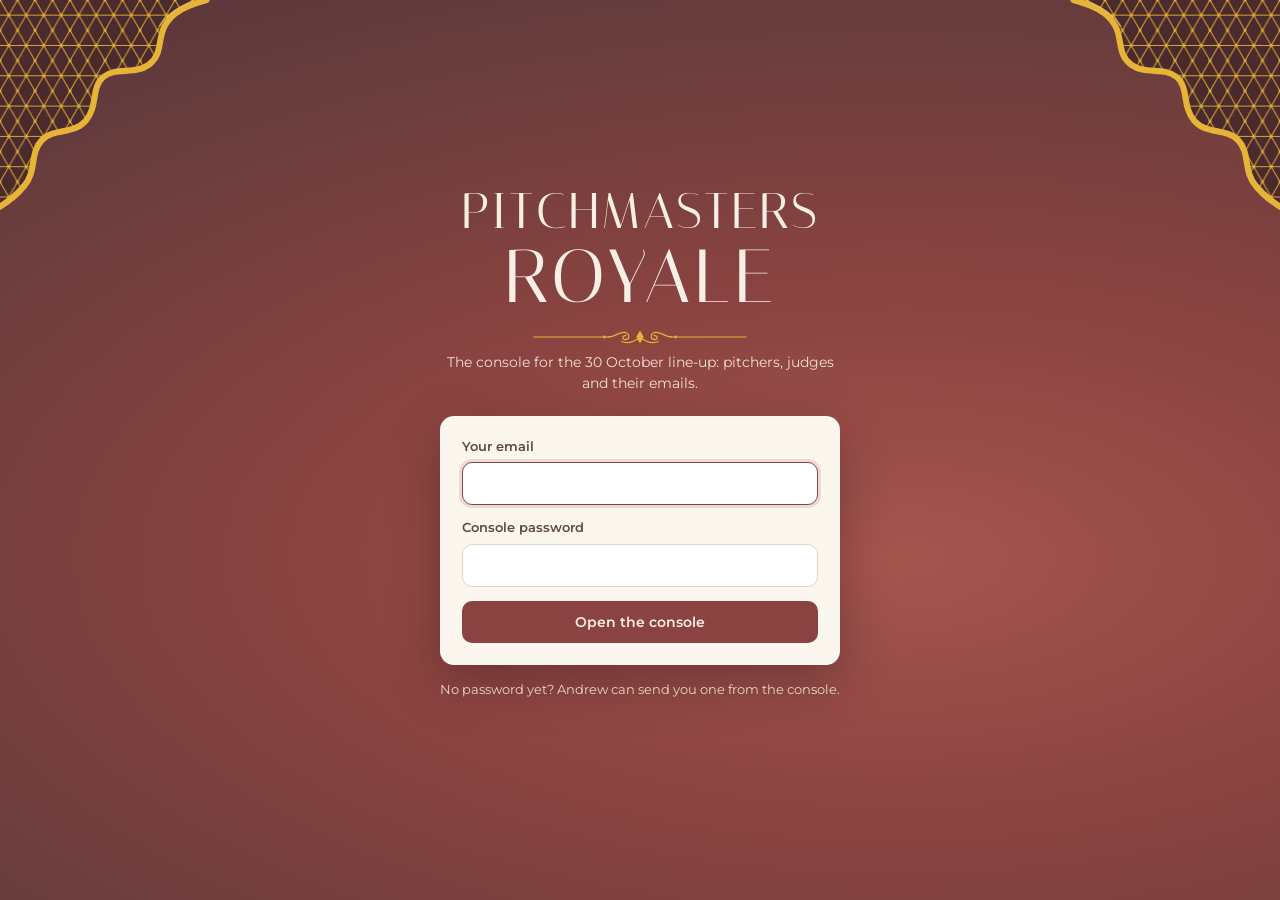
==== admin/index.html @ 41f55804 "Pitchmasters Royale hub, admin console, backend v2 and emails Co-Authored-By: Claude Opus 5.5 <norep" ====
<!DOCTYPE html>
<html lang="en-GB">
<head>
<meta charset="utf-8">
<meta name="viewport" content="width=device-width, initial-scale=1">
<meta name="robots" content="noindex, nofollow">
<title>Pitchmasters Royale · Console</title>
<link rel="preconnect" href="https://fonts.googleapis.com">
<link rel="preconnect" href="https://fonts.gstatic.com" crossorigin>
<link href="https://fonts.googleapis.com/css2?family=Italiana&family=Montserrat:ital,wght@0,400;0,500;0,600;0,700;1,400&display=swap" rel="stylesheet">
<link rel="stylesheet" href="../assets/royale/tokens.css">
<style>
/* ============================================================
   PITCHMASTERS ROYALE · ADMIN CONSOLE
   Single file. Talks to the Apps Script admin_ API (backend/src/20_admin.gs).
   Sections: base · gate · shell · overview · people · drawer · add · emails · messages · dialogs · responsive
   ============================================================ */
*{box-sizing:border-box}
html,body{margin:0}
body{font-family:var(--pm-text);font-size:14px;line-height:1.5;color:var(--pm-ink);background:var(--pm-paper-2);-webkit-font-smoothing:antialiased}
[hidden]{display:none !important}
button,input,select,textarea{font:inherit;color:inherit}
a{color:var(--pm-red);font-weight:600}
a:hover{color:var(--pm-wine)}
:focus-visible{outline:2px solid var(--pm-gold);outline-offset:2px;border-radius:4px}
.sr{position:absolute;width:1px;height:1px;overflow:hidden;clip:rect(0 0 0 0);white-space:nowrap}
.muted{color:var(--pm-ink-2)}
.small{font-size:12.5px}

/* buttons */
.btn{display:inline-flex;align-items:center;justify-content:center;gap:8px;border:none;cursor:pointer;border-radius:var(--pm-r-md);padding:10px 16px;font-weight:600;font-size:13.5px;line-height:1.2;text-decoration:none;white-space:nowrap}
.btn--red{background:var(--pm-red);color:var(--pm-cream)}
.btn--red:hover{background:var(--pm-wine);color:var(--pm-cream)}
.btn--gold{background:var(--pm-gold);color:var(--pm-ink)}
.btn--gold:hover{background:var(--pm-gold-soft)}
.btn--line{background:transparent;color:var(--pm-ink);box-shadow:inset 0 0 0 1.5px var(--pm-line)}
.btn--line:hover{box-shadow:inset 0 0 0 1.5px var(--pm-ink-2);color:var(--pm-ink)}
.btn--quiet{background:transparent;color:var(--pm-red);padding:6px 8px}
.btn--quiet:hover{background:var(--pm-paper-2)}
.btn--sm{padding:7px 12px;font-size:12.5px}
.btn[disabled]{opacity:.55;cursor:not-allowed}

/* fields */
.field{display:flex;flex-direction:column;gap:6px;min-width:0}
.field label,.lbl{font-size:12.5px;font-weight:600;color:var(--pm-ink-2)}
.inp{width:100%;border:1.5px solid var(--pm-line);border-radius:var(--pm-r-md);padding:10px 12px;font-size:14px;background:#fff;color:var(--pm-ink)}
.inp:focus{border-color:var(--pm-red);outline:none;box-shadow:0 0 0 3px rgba(138,67,64,.15)}
textarea.inp{resize:vertical;min-height:120px;line-height:1.5}
.grid2{display:grid;grid-template-columns:1fr 1fr;gap:14px}
.grid2.solo{grid-template-columns:1fr}

/* ---------------- GATE ---------------- */
#gate{position:fixed;inset:0;z-index:100;background:var(--pm-gradient);display:flex;align-items:center;justify-content:center;padding:24px;overflow:auto}
.corner{position:absolute;width:clamp(120px,18vw,210px);pointer-events:none}
.corner--tl{top:0;left:0}
.corner--tr{top:0;right:0;transform:scaleX(-1)}
.gate-in{position:relative;width:min(400px,100%);text-align:center;color:var(--pm-cream)}
.gate-mark{font-family:var(--pm-display);font-weight:400;font-size:clamp(34px,7vw,50px);line-height:1;letter-spacing:2px;margin:0}
.gate-mark span{display:block;font-size:1.5em;letter-spacing:4px;margin-top:2px}
.gate-flourish{width:220px;max-width:70%;margin:14px auto 6px;display:block}
.gate-sub{font-size:14px;opacity:.92;margin:0 0 22px}
.gate-card{background:var(--pm-paper);color:var(--pm-ink);border-radius:var(--pm-r-lg);padding:22px;text-align:left;box-shadow:var(--pm-shadow);display:flex;flex-direction:column;gap:14px}
.gate-err{background:var(--pm-err-bg);border:1px solid var(--pm-err-line);color:var(--pm-err);border-radius:var(--pm-r-md);padding:10px 12px;font-size:13px;font-weight:600}
.gate-foot{font-size:12.5px;opacity:.85;margin-top:16px}

/* ---------------- SHELL ---------------- */
.adm{display:grid;grid-template-columns:236px 1fr;min-height:100vh}
.side{position:sticky;top:0;height:100vh;background:var(--pm-night);color:var(--pm-cream);display:flex;flex-direction:column;padding:18px 12px 14px;border-right:1px solid rgba(230,181,55,.35);overflow:hidden}
.side .corner{width:96px;opacity:.55}
.brand{position:relative;padding:44px 10px 16px;border-bottom:1px solid rgba(230,181,55,.28);margin-bottom:10px}
.brand .bm{font-family:var(--pm-display);font-size:22px;line-height:1;letter-spacing:1.5px}
.brand .bs{font-size:12px;color:var(--pm-gold);margin-top:6px;font-weight:500}
.navi{display:flex;flex-direction:column;gap:2px}
.navi button{display:flex;align-items:center;gap:10px;width:100%;text-align:left;background:none;border:none;cursor:pointer;color:rgba(247,239,227,.78);font-size:14px;font-weight:500;padding:10px 12px;border-radius:8px}
.navi button:hover{background:rgba(247,239,227,.08);color:var(--pm-cream)}
.navi button.on{background:var(--pm-gold);color:var(--pm-ink);font-weight:600}
.navi .badge{margin-left:auto;background:var(--pm-red);color:var(--pm-cream);font-size:11px;font-weight:700;border-radius:999px;padding:1px 8px}
.navi button.on .badge{background:var(--pm-night);color:var(--pm-gold)}
.side-user{margin-top:auto;border-top:1px solid rgba(230,181,55,.28);padding:12px 10px 0;display:flex;align-items:center;gap:10px}
.av{width:34px;height:34px;flex:none;border-radius:50%;background:var(--pm-gold);color:var(--pm-ink);display:flex;align-items:center;justify-content:center;font-weight:700;font-size:13px}
.side-user .who{flex:1;min-width:0}
.side-user .nm{font-size:13px;font-weight:600;line-height:1.25;overflow:hidden;text-overflow:ellipsis;white-space:nowrap}
.side-user .rl{font-size:11.5px;color:rgba(247,239,227,.7);display:flex;gap:10px;align-items:center}
.side-user button{white-space:nowrap;background:none;border:none;color:var(--pm-gold);font-size:11.5px;font-weight:600;padding:0;cursor:pointer;text-decoration:underline;text-underline-offset:2px}
.side-user button:hover{color:var(--pm-gold-soft)}

.main{min-width:0}
.topbar{position:sticky;top:0;z-index:5;background:rgba(243,232,218,.94);backdrop-filter:blur(6px);border-bottom:1px solid var(--pm-line);display:flex;align-items:center;gap:14px;padding:16px 30px;flex-wrap:wrap}
.topbar h1{font-family:var(--pm-display);font-weight:400;font-size:32px;line-height:1;margin:0;letter-spacing:.5px}
.topbar .right{margin-left:auto;display:flex;align-items:center;gap:10px;flex-wrap:wrap}
.evpill{font-size:12.5px;font-weight:600;color:var(--pm-wine);background:var(--pm-paper);border:1px solid var(--pm-line);border-radius:999px;padding:6px 12px}
.demo-flag{font-size:12px;font-weight:700;color:var(--pm-ink);background:var(--pm-gold);border-radius:999px;padding:5px 11px}
.view{padding:26px 30px 70px;max-width:1200px}
.card{background:var(--pm-paper);border:1px solid var(--pm-line);border-radius:var(--pm-r-lg)}
.card-h{display:flex;align-items:center;gap:12px;padding:16px 20px;border-bottom:1px solid var(--pm-line);flex-wrap:wrap}
.card-h h2{font-size:15px;font-weight:700;margin:0}
.card-h .right{margin-left:auto;display:flex;gap:8px;flex-wrap:wrap}
.card-b{padding:18px 20px}
.stack{display:flex;flex-direction:column;gap:16px}
.note{font-size:13px;color:var(--pm-ink-2);margin:0}
.empty{padding:34px 20px;text-align:center;color:var(--pm-ink-2)}
.empty b{display:block;color:var(--pm-ink);font-size:15px;margin-bottom:4px}

/* state chips: each state has its own lightness, plus a text label */
.chip{display:inline-flex;align-items:center;gap:6px;font-size:12px;font-weight:600;border-radius:999px;padding:3px 10px;white-space:nowrap;line-height:1.5}
.st-new{background:transparent;color:var(--pm-ink-2);box-shadow:inset 0 0 0 1.5px #CDBBA8}
.st-invited{background:#F8EED2;color:#6B4E0E}
.st-started{background:#EBCBC4;color:#6E2F2D}
.st-complete{background:#A9D3BA;color:#163F2B}
.st-locked{background:var(--pm-ok);color:#fff}
.st-withdrawn{background:#5C4A46;color:#F3E8DA}
.role{font-size:11.5px;font-weight:600;color:var(--pm-wine);background:#F1E1DC;border-radius:6px;padding:2px 8px}
.role.judge{color:#5B4510;background:#F4E6BE}

/* ---------------- OVERVIEW ---------------- */
.ov-grid{display:grid;grid-template-columns:1fr 1fr;gap:16px;align-items:start}
.ov-role .big{display:flex;align-items:baseline;gap:10px;margin-bottom:12px}
.ov-role .big b{font-weight:600;font-size:38px;line-height:1;color:var(--pm-wine)}
.ov-role .big span{color:var(--pm-ink-2);font-size:13.5px}
.sbar{display:flex;height:14px;border-radius:999px;overflow:hidden;background:#E9DCCB;margin:4px 0 14px}
.sbar i{display:block;height:100%}
.legend{display:grid;grid-template-columns:repeat(3,1fr);gap:8px 12px}
.legend button{display:flex;align-items:center;gap:8px;background:none;border:none;padding:4px 0;cursor:pointer;text-align:left;font-size:13px}
.legend button:hover .lname{text-decoration:underline}
.legend .n{margin-left:auto;font-weight:700}
.sw{width:12px;height:12px;border-radius:3px;flex:none}
.deadline{display:flex;gap:18px;align-items:center;flex-wrap:wrap}
.deadline .days{font-family:var(--pm-display);font-size:36px;line-height:1.05;color:var(--pm-red)}
.deadline .days b{font-family:var(--pm-text);font-weight:600;font-size:.95em}
.dbar{flex:1;min-width:200px}
.dbar .track{height:10px;border-radius:999px;background:#E9DCCB;overflow:hidden}
.dbar .track i{display:block;height:100%;background:linear-gradient(90deg,var(--pm-red),var(--pm-gold))}
.dbar .lab{display:flex;justify-content:space-between;font-size:12px;color:var(--pm-ink-2);margin-top:6px}
.kv{display:flex;flex-direction:column;gap:10px}
.kv .r{display:flex;align-items:center;gap:10px;justify-content:space-between;flex-wrap:wrap}
.access-row{display:flex;align-items:center;gap:12px;padding:12px 0;border-top:1px solid var(--pm-line)}
.access-row:first-child{border-top:none;padding-top:0}
.access-row .grow{flex:1;min-width:0}
.access-row .t{font-weight:600}

/* ---------------- PEOPLE ---------------- */
.filters{display:flex;gap:10px;flex-wrap:wrap;align-items:center;padding:14px 20px;border-bottom:1px solid var(--pm-line)}
.filters .inp{width:auto;padding:8px 11px;font-size:13.5px}
.filters input.inp{flex:1;min-width:180px}
.seg{display:inline-flex;background:var(--pm-paper-2);border-radius:var(--pm-r-md);padding:3px;gap:2px}
.seg button{border:none;background:none;cursor:pointer;font-size:13px;font-weight:600;color:var(--pm-ink-2);border-radius:8px;padding:6px 12px}
.seg button[aria-pressed="true"]{background:var(--pm-paper);color:var(--pm-ink);box-shadow:0 1px 3px rgba(46,26,27,.15)}
.ptable{width:100%}
.prow{display:grid;grid-template-columns:minmax(180px,1.6fr) 1.2fr 112px 150px 1fr;gap:14px;align-items:center;padding:12px 20px;border-top:1px solid var(--pm-line);cursor:pointer;background:none;border-left:none;border-right:none;border-bottom:none;width:100%;text-align:left;font-size:13.5px}
.prow:hover{background:#FFFDF9}
.prow.head{cursor:default;font-size:12px;font-weight:600;color:var(--pm-ink-2);border-top:none;padding-top:10px;padding-bottom:10px}
.prow.head:hover{background:none}
.pname{font-weight:600;color:var(--pm-ink)}
.pname small{display:block;font-weight:500;color:var(--pm-ink-2);font-size:12px;margin-top:2px}
.pbiz{color:var(--pm-ink-2);overflow:hidden;text-overflow:ellipsis;white-space:nowrap}
.ticks{display:flex;gap:5px}
.tick{width:24px;height:24px;border-radius:6px;display:flex;align-items:center;justify-content:center;font-size:12px;font-weight:700}
.tick.y{background:var(--pm-ok);color:#fff}
.tick.n{background:transparent;box-shadow:inset 0 0 0 1.5px #C9B5A2}
.pact{font-size:12.5px;color:var(--pm-ink-2)}
.withdrawn-row .pname{text-decoration:line-through;color:var(--pm-ink-2)}

/* ---------------- DRAWER ---------------- */
.scrim{position:fixed;inset:0;background:rgba(42,22,24,.55);z-index:60;display:flex;justify-content:flex-end}
.drawer{width:min(520px,100%);height:100%;background:var(--pm-paper);overflow:auto;box-shadow:-20px 0 50px rgba(42,22,24,.3);display:flex;flex-direction:column}
.drawer>*{flex:none}
.dr-head{position:sticky;top:0;z-index:2;background:var(--pm-night);color:var(--pm-cream);padding:18px 22px;display:flex;gap:14px;align-items:flex-start;overflow:hidden}
.dr-head .corner{width:70px;opacity:.5;left:auto;right:0;transform:scaleX(-1)}
.dr-head h2{font-family:var(--pm-display);font-weight:400;font-size:30px;line-height:1;margin:0 0 6px}
.dr-head .meta{font-size:13px;color:rgba(247,239,227,.82);display:flex;gap:8px;flex-wrap:wrap;align-items:center}
.dr-head .st-new{color:var(--pm-cream);box-shadow:inset 0 0 0 1.5px rgba(247,239,227,.55)}
.dr-x{margin-left:auto;background:none;border:1px solid rgba(247,239,227,.35);color:var(--pm-cream);border-radius:8px;width:34px;height:34px;cursor:pointer;font-size:18px;line-height:1;flex:none;position:relative;z-index:1}
.dr-body{padding:18px 22px 30px;display:flex;flex-direction:column;gap:18px}
.dr-sec h3{font-size:13px;font-weight:700;color:var(--pm-wine);margin:0 0 8px}
.dl{display:grid;grid-template-columns:132px 1fr;gap:8px 14px;font-size:13.5px}
.dl dt{color:var(--pm-ink-2);font-weight:500}
.dl dd{margin:0;white-space:pre-wrap;word-break:break-word}
.dl dd.none{color:#A38F82;font-style:italic}
.photo{display:flex;gap:14px;align-items:center}
.photo .ph{width:96px;height:96px;border-radius:var(--pm-r-md);background:var(--pm-paper-2) center/cover no-repeat;border:1px solid var(--pm-line);display:flex;align-items:center;justify-content:center;font-size:11.5px;color:var(--pm-ink-2);text-align:center;padding:6px;flex:none}
.creds{background:var(--pm-paper-2);border:1px dashed #C9AE90;border-radius:var(--pm-r-md);padding:12px 14px;font-size:13.5px;display:flex;gap:12px;align-items:center;flex-wrap:wrap}
.creds code{font-family:ui-monospace,Menlo,Consolas,monospace;font-size:14px;font-weight:700;color:var(--pm-wine)}
.btnrow{display:flex;gap:8px;flex-wrap:wrap}
.timeline{font-size:12.5px;color:var(--pm-ink-2);display:grid;grid-template-columns:132px 1fr;gap:4px 14px}

/* ---------------- ADD ---------------- */
.add-grid{display:grid;grid-template-columns:1fr 1.25fr;gap:16px;align-items:start}
.imp-table{width:100%;border-collapse:collapse;font-size:13px;margin-top:10px}
.imp-table th{font-size:12px;font-weight:600;color:var(--pm-ink-2);text-align:left;padding:6px 8px;border-bottom:1px solid var(--pm-line)}
.imp-table td{padding:7px 8px;border-bottom:1px solid var(--pm-line);vertical-align:top}
.imp-table{min-width:560px}
.imp-table tr.bad td{background:var(--pm-err-bg)}
.imp-table tr.bad td{border-bottom:none}
.imp-table tr.why td{color:var(--pm-err);font-weight:600;font-size:12.5px;padding-top:0;background:var(--pm-err-bg)}
.imp-wrap{overflow-x:auto}

/* ---------------- EMAILS ---------------- */
.em-grid{display:grid;grid-template-columns:340px 1fr;gap:16px;align-items:start}
.em-frame{width:100%;height:760px;border:0;background:#fff;border-radius:0 0 var(--pm-r-lg) var(--pm-r-lg);display:block}
.subj{font-size:13px;color:var(--pm-ink-2)}
.subj b{color:var(--pm-ink)}
.bulk{border-top:1px solid var(--pm-line);padding-top:14px;margin-top:4px}
.bulk p{margin:0 0 10px}

/* ---------------- MESSAGES ---------------- */
.msg{padding:16px 20px;border-top:1px solid var(--pm-line)}
.msg:first-child{border-top:none}
.msg .who{display:flex;gap:10px;align-items:center;flex-wrap:wrap;font-size:13px}
.msg .who b{font-size:14px}
.msg p{margin:8px 0 0;white-space:pre-wrap;font-size:14px}

/* ---------------- DIALOG + TOAST ---------------- */
.dlg-scrim{position:fixed;inset:0;background:rgba(42,22,24,.6);z-index:80;display:flex;align-items:center;justify-content:center;padding:20px}
.dlg{background:var(--pm-paper);border-radius:var(--pm-r-lg);width:min(520px,100%);max-height:90vh;overflow:auto;box-shadow:var(--pm-shadow)}
.dlg.wide{width:min(760px,100%)}
.dlg-h{padding:18px 22px 6px}
.dlg-h h2{font-family:var(--pm-display);font-weight:400;font-size:28px;margin:0;line-height:1.1}
.dlg-b{padding:8px 22px 6px}
.dlg-f{display:flex;gap:10px;justify-content:flex-end;padding:14px 22px 20px;flex-wrap:wrap}
.namelist{max-height:220px;overflow:auto;background:var(--pm-paper-2);border-radius:var(--pm-r-md);padding:10px 14px;margin:10px 0;font-size:13.5px;columns:2;column-gap:20px}
.namelist div{break-inside:avoid;padding:2px 0}
.toast{position:fixed;left:50%;bottom:22px;transform:translate(-50%,20px);background:var(--pm-night);color:var(--pm-cream);padding:12px 18px;border-radius:999px;font-size:13.5px;font-weight:600;opacity:0;transition:.25s;z-index:120;max-width:calc(100vw - 32px);text-align:center;pointer-events:none}
.toast.show{opacity:1;transform:translate(-50%,0)}
.loading{padding:40px;text-align:center;color:var(--pm-ink-2)}

/* ---------------- RESPONSIVE ---------------- */
@media (max-width:1060px){
  .prow{grid-template-columns:minmax(160px,1.5fr) 1fr 112px 104px}
  .prow .pact{display:none}
  .em-grid{grid-template-columns:1fr}
}
@media (max-width:860px){
  .adm{grid-template-columns:1fr}
  .side{position:sticky;top:0;z-index:20;height:auto;flex-direction:row;flex-wrap:wrap;align-items:center;padding:10px 12px;gap:8px;border-right:none;border-bottom:1px solid rgba(230,181,55,.35)}
  .side .corner{display:none}
  .brand{padding:0 6px;border:none;margin:0}
  .brand .bm{font-size:21px}
  .brand .bs{display:none}
  .side-user{margin:0 0 0 auto;border:none;padding:0;order:2}
  .brand{order:1}
  .navi{order:3}
  #evPill{display:none}
  .topbar .right{margin-left:auto;flex-wrap:nowrap}
  .side-user .nm,#meRole{display:none}
  .side-user .who{flex:none}
  .side-user button{border:1px solid rgba(247,239,227,.35);border-radius:8px;padding:6px 10px;text-decoration:none;color:var(--pm-cream)}
  .navi{flex-direction:row;width:100%;overflow-x:auto;gap:4px;padding-bottom:2px}
  .navi button{width:auto;white-space:nowrap;padding:7px 9px;font-size:13px}
  .topbar{position:static;padding:14px 16px}
  .topbar h1{font-size:28px}
  .view{padding:16px 16px 60px}
  .ov-grid,.add-grid,.grid2{grid-template-columns:1fr}
  .prow{grid-template-columns:1fr auto;gap:6px 12px;padding:14px 16px}
  .prow.head{display:none}
  .prow .pbiz{grid-column:1/2;grid-row:2;white-space:normal}
  .prow .pstate{grid-column:2/3;grid-row:1;justify-self:end}
  .prow .ticks{grid-column:2/3;grid-row:2;justify-self:end}
  .filters{padding:12px 16px}
  .card-h,.card-b{padding-left:16px;padding-right:16px}
  .legend{grid-template-columns:repeat(2,1fr)}
  .dl,.timeline{grid-template-columns:1fr;gap:2px}
  .dl dd{margin-bottom:8px}
  .namelist{columns:1}
  .em-frame{height:620px}
}
@media (prefers-reduced-motion:reduce){*{transition:none !important;animation:none !important}}
</style>
</head>
<body>

<!-- ============================ GATE ============================ -->
<section id="gate" hidden>
  <img class="corner corner--tl" src="../assets/royale/lattice-corner.svg" alt="">
  <img class="corner corner--tr" src="../assets/royale/lattice-corner.svg" alt="">
  <div class="gate-in">
    <h1 class="gate-mark">PITCHMASTERS<span>ROYALE</span></h1>
    <img class="gate-flourish" src="../assets/royale/flourish.svg" alt="">
    <p class="gate-sub">The console for the 30 October line-up: pitchers, judges and their emails.</p>
    <form class="gate-card" id="gateForm" autocomplete="on">
      <div class="field">
        <label for="gEmail">Your email</label>
        <input class="inp" id="gEmail" type="email" autocomplete="username" required>
      </div>
      <div class="field">
        <label for="gPass">Console password</label>
        <input class="inp" id="gPass" type="password" autocomplete="current-password" required>
      </div>
      <div class="gate-err" id="gErr" role="alert" hidden></div>
      <button class="btn btn--red" id="gBtn" type="submit" style="width:100%;padding:13px">Open the console</button>
    </form>
    <p class="gate-foot">No password yet? Andrew can send you one from the console.</p>
  </div>
</section>

<!-- ============================ APP ============================ -->
<div class="adm" id="app" hidden>
  <aside class="side">
    <img class="corner corner--tl" src="../assets/royale/lattice-corner.svg" alt="">
    <div class="brand">
      <div class="bm">PITCHMASTERS</div>
      <div class="bs">Royale console</div>
    </div>
    <nav class="navi" id="navi" aria-label="Console sections">
      <button data-v="overview" class="on">Overview</button>
      <button data-v="people">People</button>
      <button data-v="add" data-admin>Add people</button>
      <button data-v="emails">Emails</button>
      <button data-v="messages">Messages <span class="badge" id="msgBadge" hidden>0</span></button>
    </nav>
    <div class="side-user">
      <div class="av" id="meAv">A</div>
      <div class="who"><div class="nm" id="meName">Admin</div><div class="rl"><span id="meRole">Admin</span><button type="button" id="signOut">Sign out</button></div></div>
    </div>
  </aside>

  <main class="main">
    <div class="topbar">
      <h1 id="viewTitle">Overview</h1>
      <div class="right">
        <span class="demo-flag" id="demoFlag" hidden>Demo data</span>
        <span class="evpill" id="evPill">Friday 30 October 2026</span>
        <button class="btn btn--line btn--sm" type="button" id="refresh">Refresh</button>
      </div>
    </div>
    <div class="view" id="view"><div class="loading">Loading the line-up…</div></div>
  </main>
</div>

<!-- drawer, dialogs and toast mount here -->
<div id="drawerMount"></div>
<div id="dlgMount"></div>
<div class="toast" id="toast" role="status" aria-live="polite"></div>

<script>
/* ============================================================
   CONFIG
   ============================================================ */
var CONFIG = {
  apiUrl: 'https://script.google.com/macros/s/AKfycbzG0bBQcG8uOw1QdrFOuSOmysY53N804XaIbGxyxTea_7EA80Qhue3Q59P_HFw3gdqt8w/exec',
  hubUrl: 'https://pitchershub.vercel.app/',
  deadline: '2026-10-28T23:59:00+02:00',
  deadlineLabel: 'Wednesday 28 October',
  openedLabel: 'Wednesday 21 October',
  opened: '2026-10-21T00:00:00+02:00',
  sessionKey: 'pm_console_v2',
  access: [
    { email:'lee-anne@getstoryd.com', name:'Lee-Anne Webster', role:'Admin: adds people and sends emails' },
    { email:'annie@getstoryd.com',    name:'Annie Olufuwa',    role:'View only: sees progress and exports' }
  ]
};
var QS = new URLSearchParams(location.search);
var DEMO = QS.get('demo') === '1';

var STATES = [
  { k:'new',       label:'Not invited', sw:'#EFE3D3' },
  { k:'invited',   label:'Invited',     sw:'#F0D88E' },
  { k:'started',   label:'Started',     sw:'#C98B80' },
  { k:'complete',  label:'Complete',    sw:'#6FB08B' },
  { k:'locked',    label:'Locked in',   sw:'#2F7A55' },
  { k:'withdrawn', label:'Withdrawn',   sw:'#5C4A46' }
];
var STATE_LABEL = {}; STATES.forEach(function (s) { STATE_LABEL[s.k] = s.label; });
var KIND_LABEL = { invite:'Invitation', reminder:'Reminder', confirmation:'Confirmation' };

/* ============================================================
   STATE + HELPERS
   ============================================================ */
var S = { auth:null, me:null, data:null, view:'overview', filter:{ role:'all', state:'all', q:'' }, email:{ kind:'invite', role:'pitcher', who:'all' }, importRows:null };

var $  = function (s, r) { return (r || document).querySelector(s); };
var $$ = function (s, r) { return Array.prototype.slice.call((r || document).querySelectorAll(s)); };
function esc(s) { return String(s == null ? '' : s).replace(/[&<>"']/g, function (c) { return ({'&':'&amp;','<':'&lt;','>':'&gt;','"':'&quot;',"'":'&#39;'})[c]; }); }
function isAdmin() { return S.me && S.me.role === 'admin'; }
function people() { return (S.data && S.data.people) || []; }
function initials(n) { return String(n || '?').split(/\s+/).filter(Boolean).slice(0, 2).map(function (w) { return w[0]; }).join('').toUpperCase() || '?'; }
function chip(state) { return '<span class="chip st-' + esc(state) + '">' + esc(STATE_LABEL[state] || state) + '</span>'; }
function roleTag(r) { return '<span class="role ' + (r === 'judge' ? 'judge' : '') + '">' + (r === 'judge' ? 'Judge' : 'Pitcher') + '</span>'; }
function lastActivity(p) {
  if (p.lockedAt) return 'Locked in ' + p.lockedAt;
  if (p.lastUpdated) return 'Updated ' + p.lastUpdated;
  if (p.firstSeen) return 'Signed in ' + p.firstSeen;
  if (p.inviteSent) return 'Invited ' + p.inviteSent;
  return 'No activity yet';
}
var toastT;
function toast(msg, ms) {
  var t = $('#toast'); t.textContent = msg; t.classList.add('show');
  clearTimeout(toastT); toastT = setTimeout(function () { t.classList.remove('show'); }, ms || 3200);
}
function errText(res) {
  var e = res && res.error;
  return ({
    auth: 'Your session has ended. Sign in again.',
    forbidden: 'Your login is view only, so that action is not available.',
    network: "Couldn't reach the backend. Check your connection and try again.",
    duplicate: 'Someone else on the list already uses that email.',
    bad_email: 'That email address does not look right.',
    not_found: "That person isn't on the list any more. Refresh and try again.",
    send_failed: 'The email did not send. Check the sender alias in Gmail, then try again.',
    server: 'The backend hit a problem: ' + ((res && res.detail) || 'unknown') + '.'
  })[e] || ('Something went wrong (' + (e || 'unknown') + '). Refresh and try again.');
}
function copyText(txt, btn) {
  var done = function () { if (btn) { var o = btn.textContent; btn.textContent = 'Copied'; setTimeout(function () { btn.textContent = o; }, 1400); } };
  var fb = function () { var ta = document.createElement('textarea'); ta.value = txt; ta.style.position = 'fixed'; ta.style.opacity = '0'; document.body.appendChild(ta); ta.select(); try { document.execCommand('copy'); } catch (e) {} document.body.removeChild(ta); done(); };
  if (navigator.clipboard && navigator.clipboard.writeText) navigator.clipboard.writeText(txt).then(done, fb); else fb();
}

/* ============================================================
   API · plain-text POST (no content-type header, no preflight)
   ============================================================ */
function api(op, payload) {
  if (DEMO) return demoApi(op, payload || {});
  var body = Object.assign({ action:'admin', op:op, auth:S.auth }, payload || {});
  return fetch(CONFIG.apiUrl, { method:'POST', body:JSON.stringify(body) })
    .then(function (r) { return r.json(); })
    .catch(function () { return { ok:false, error:'network' }; })
    .then(function (res) {
      if (res && !res.ok && res.error === 'auth' && op !== 'login') { signOut(true); }
      return res || { ok:false, error:'network' };
    });
}

/* ============================================================
   GATE
   ============================================================ */
function showGate(msg) {
  $('#app').hidden = true; $('#gate').hidden = false;
  var e = $('#gErr'); e.hidden = !msg; e.textContent = msg || '';
  setTimeout(function () { ($('#gEmail').value ? $('#gPass') : $('#gEmail')).focus(); }, 30);
}
$('#gateForm').addEventListener('submit', function (ev) {
  ev.preventDefault();
  var email = $('#gEmail').value.trim().toLowerCase(), pass = $('#gPass').value.trim();
  if (!email || !pass) { showGate('Enter your email and console password.'); return; }
  var btn = $('#gBtn'); btn.disabled = true; btn.textContent = 'Checking…';
  S.auth = { email:email, password:pass };
  api('login').then(function (res) {
    btn.disabled = false; btn.textContent = 'Open the console';
    if (!res.ok) {
      S.auth = null;
      showGate(res.error === 'auth'
        ? "Those details don't match a console login. Check the email and password, or ask Andrew to resend your access."
        : "Couldn't reach the backend just now. Check your connection and try again in a minute.");
      return;
    }
    try { sessionStorage.setItem(CONFIG.sessionKey, JSON.stringify(S.auth)); } catch (e) {}
    start(res);
  });
});
function signOut(expired) {
  try { sessionStorage.removeItem(CONFIG.sessionKey); } catch (e) {}
  S.auth = null; S.me = null; S.data = null;
  $('#gPass').value = '';
  showGate(expired ? 'Your session has ended. Sign in again.' : '');
}
$('#signOut').addEventListener('click', function () { signOut(false); });

function start(loginRes) {
  S.me = loginRes.admin;
  $('#gate').hidden = true; $('#app').hidden = false;
  $('#meName').textContent = S.me.name;
  $('#meRole').textContent = isAdmin() ? 'Admin' : 'View only';
  $('#meAv').textContent = initials(S.me.name);
  $('#demoFlag').hidden = !DEMO;
  if (loginRes.event && loginRes.event.dateLong) $('#evPill').textContent = loginRes.event.name + ', ' + loginRes.event.dateLong;
  $$('[data-admin]').forEach(function (el) { el.hidden = !isAdmin(); });
  load().then(function () { show(S.view); });
}
function load() {
  $('#view').innerHTML = '<div class="loading">Loading the line-up…</div>';
  return api('list').then(function (res) {
    if (!res.ok) { $('#view').innerHTML = '<div class="empty"><b>Could not load the list</b>' + esc(errText(res)) + '</div>'; return; }
    S.data = res;
    var n = (res.messages || []).length;
    $('#msgBadge').hidden = !n; $('#msgBadge').textContent = n;
  });
}
$('#refresh').addEventListener('click', function () { load().then(function () { show(S.view); toast('Up to date'); }); });

/* ============================================================
   NAV
   ============================================================ */
var TITLES = { overview:'Overview', people:'People', add:'Add people', emails:'Emails', messages:'Messages' };
$$('#navi button').forEach(function (b) { b.addEventListener('click', function () { show(b.dataset.v); }); });
function show(v) {
  if (v === 'add' && !isAdmin()) v = 'overview';
  S.view = v;
  $$('#navi button').forEach(function (b) { b.classList.toggle('on', b.dataset.v === v); b.setAttribute('aria-current', b.dataset.v === v ? 'page' : 'false'); });
  $('#viewTitle').textContent = TITLES[v];
  if (!S.data) return;
  ({ overview:vOverview, people:vPeople, add:vAdd, emails:vEmails, messages:vMessages })[v]();
  window.scrollTo(0, 0);
}

/* ============================================================
   OVERVIEW
   ============================================================ */
function counts(role) {
  var c = { total:0 }; STATES.forEach(function (s) { c[s.k] = 0; });
  people().forEach(function (p) { if (p.role !== role) return; c[p.state] = (c[p.state] || 0) + 1; c.total++; });
  return c;
}
function roleCard(role, title) {
  var c = counts(role), active = c.total - c.withdrawn, done = c.complete + c.locked;
  var bar = STATES.map(function (s) { return c[s.k] ? '<i style="width:' + (c[s.k] / c.total * 100) + '%;background:' + s.sw + '" title="' + s.label + ': ' + c[s.k] + '"></i>' : ''; }).join('');
  var leg = STATES.map(function (s) {
    return '<button type="button" data-jump="' + role + '|' + s.k + '"><span class="sw" style="background:' + s.sw + (s.k === 'new' ? ';box-shadow:inset 0 0 0 1.5px #CDBBA8' : '') + '"></span><span class="lname">' + s.label + '</span><span class="n">' + c[s.k] + '</span></button>';
  }).join('');
  return '<div class="card ov-role"><div class="card-h"><h2>' + title + '</h2><div class="right"><button class="btn btn--quiet btn--sm" data-jump="' + role + '|all">See all</button></div></div>' +
    '<div class="card-b">' + (c.total
      ? '<div class="big"><b>' + done + '</b><span>of ' + active + ' ready (complete or locked in)</span></div><div class="sbar" role="img" aria-label="' + title + ' by state">' + bar + '</div><div class="legend">' + leg + '</div>'
      : '<div class="empty" style="padding:16px 0"><b>No ' + title.toLowerCase() + ' yet</b>' + (isAdmin() ? 'Add them on the Add people page.' : 'They will show here once they are added.') + '</div>') +
    '</div></div>';
}
function vOverview() {
  var now = Date.now(), dl = new Date(CONFIG.deadline).getTime(), op = new Date(CONFIG.opened).getTime();
  var sast = function (t) { return Math.floor((t + 2 * 3600000) / 86400000); };   // calendar day in Cape Town
  var days = sast(dl) - sast(now);
  if (now > dl) days = -1;
  var pct = Math.max(0, Math.min(100, (now - op) / (dl - op) * 100));
  var d = S.data, msgs = (d.messages || []).length;
  var dayTxt = days > 1 ? '<b>' + days + '</b> days left' : days === 1 ? '<b>1</b> day left' : days === 0 ? 'Due today' : 'Deadline passed';

  var side = '<div class="card"><div class="card-h"><h2>At a glance</h2></div><div class="card-b kv">' +
    '<div class="r"><span>Messages from the hub</span><span><b>' + msgs + '</b> <button class="btn btn--quiet btn--sm" data-go="messages">Read</button></span></div>' +
    (isAdmin() && d.quota != null ? '<div class="r"><span>Emails you can still send today</span><b>' + esc(d.quota) + '</b></div>' : '') +
    (isAdmin() && d.sheetUrl ? '<div class="r"><span>The Google Sheet</span><a href="' + esc(d.sheetUrl) + '" target="_blank" rel="noopener">Open sheet</a></div>' : '') +
    (isAdmin() && d.folderUrl ? '<div class="r"><span>Photos in Drive</span><a href="' + esc(d.folderUrl) + '" target="_blank" rel="noopener">Open folder</a></div>' : '') +
    '<div class="r"><span>The Pitch Hub</span><a href="' + esc(CONFIG.hubUrl) + '" target="_blank" rel="noopener">Open hub</a></div>' +
    '</div></div>';

  var access = isAdmin() ? '<div class="card"><div class="card-h"><h2>Console access</h2></div><div class="card-b">' +
    '<p class="note" style="margin-bottom:12px">Emails each person their own console login.</p>' +
    CONFIG.access.map(function (a) {
      return '<div class="access-row"><div class="av" style="background:var(--pm-paper-2);color:var(--pm-wine)">' + initials(a.name) + '</div><div class="grow"><div class="t">' + esc(a.name) + '</div><div class="small muted">' + esc(a.role) + '</div></div>' +
        '<button class="btn btn--line btn--sm" data-access="' + esc(a.email) + '">Send access</button></div>';
    }).join('') + '</div></div>' : '';

  $('#view').innerHTML =
    '<div class="card" style="margin-bottom:16px"><div class="card-b deadline">' +
      '<div><div class="days">' + dayTxt + '</div><div class="small muted">Everything due ' + esc(CONFIG.deadlineLabel) + '</div></div>' +
      '<div class="dbar"><div class="track"><i style="width:' + pct + '%"></i></div><div class="lab"><span>Hub opened ' + esc(CONFIG.openedLabel) + '</span><span>Deadline</span></div></div>' +
    '</div></div>' +
    '<div class="ov-grid">' + roleCard('pitcher', 'Pitchers') + roleCard('judge', 'Judges') + '</div>' +
    '<div class="ov-grid" style="margin-top:16px"><div>' + side + '</div><div>' + access + '</div></div>';

  $$('[data-jump]').forEach(function (b) { b.addEventListener('click', function () { var x = b.dataset.jump.split('|'); S.filter.role = x[0]; S.filter.state = x[1]; S.filter.q = ''; show('people'); }); });
  $$('[data-go]').forEach(function (b) { b.addEventListener('click', function () { show(b.dataset.go); }); });
  $$('[data-access]').forEach(function (b) { b.addEventListener('click', function () {
    var a = CONFIG.access.filter(function (x) { return x.email === b.dataset.access; })[0];
    confirmDlg('Send console access?', '<p>This emails <b>' + esc(a.name) + '</b> (' + esc(a.email) + ') their console link, email and password from the Admins tab.</p>', 'Send access email', function () {
      b.disabled = true;
      return api('sendAccess', { email:a.email }).then(function (res) { b.disabled = false; toast(res.ok ? 'Access sent to ' + a.name : errText(res)); });
    });
  }); });
}

/* ============================================================
   PEOPLE
   ============================================================ */
function filtered() {
  var f = S.filter, q = f.q.trim().toLowerCase();
  return people().filter(function (p) {
    if (f.role !== 'all' && p.role !== f.role) return false;
    if (f.state !== 'all' && p.state !== f.state) return false;
    if (q && (p.name + ' ' + p.email + ' ' + p.business + ' ' + p.code).toLowerCase().indexOf(q) < 0) return false;
    return true;
  }).sort(function (a, b) { return (a.role === b.role ? 0 : a.role === 'pitcher' ? -1 : 1) || a.name.localeCompare(b.name); });
}
function ticks(p) {
  var t = [['photo','Photo'],['profile', p.role === 'judge' ? 'Profile' : 'Programme'],['logistics','Logistics']];
  return '<span class="ticks">' + t.map(function (x) {
    var y = p.checks && p.checks[x[0]];
    return '<span class="tick ' + (y ? 'y' : 'n') + '" title="' + x[1] + (y ? ' in' : ' missing') + '">' + (y ? '✓' : '') + '<span class="sr">' + x[1] + (y ? ' in' : ' missing') + '</span></span>';
  }).join('') + '</span>';
}
function vPeople() {
  var f = S.filter;
  $('#view').innerHTML =
    '<div class="card"><div class="card-h"><h2 id="pcount"></h2><div class="right">' +
      (isAdmin() ? '<button class="btn btn--line btn--sm" data-go="add">Add people</button>' : '') +
      '<button class="btn btn--gold btn--sm" id="exportBtn">Export CSV</button></div></div>' +
    '<div class="filters">' +
      '<div class="seg" role="group" aria-label="Role">' + [['all','Everyone'],['pitcher','Pitchers'],['judge','Judges']].map(function (r) { return '<button type="button" data-role="' + r[0] + '" aria-pressed="' + (f.role === r[0]) + '">' + r[1] + '</button>'; }).join('') + '</div>' +
      '<label class="sr" for="fState">State</label><select class="inp" id="fState"><option value="all">Any state</option>' + STATES.map(function (s) { return '<option value="' + s.k + '"' + (f.state === s.k ? ' selected' : '') + '>' + s.label + '</option>'; }).join('') + '</select>' +
      '<label class="sr" for="fQ">Search</label><input class="inp" id="fQ" type="search" placeholder="Search name, email or business" value="' + esc(f.q) + '">' +
    '</div><div id="plist"></div></div>';
  $$('[data-role]').forEach(function (b) { b.addEventListener('click', function () { f.role = b.dataset.role; $$('[data-role]').forEach(function (x) { x.setAttribute('aria-pressed', x === b); }); paintList(); }); });
  $('#fState').addEventListener('change', function (e) { f.state = e.target.value; paintList(); });
  $('#fQ').addEventListener('input', function (e) { f.q = e.target.value; paintList(); });
  $('#exportBtn').addEventListener('click', exportCsv);
  $$('[data-go]').forEach(function (b) { b.addEventListener('click', function () { show(b.dataset.go); }); });
  paintList();
}
function paintList() {
  var list = filtered();
  $('#pcount').textContent = list.length + (list.length === 1 ? ' person' : ' people');
  if (!people().length) {
    $('#plist').innerHTML = '<div class="empty"><b>Nobody on the list yet</b>' + (isAdmin() ? 'Add the October pitchers and judges on the Add people page.' : 'Once the team adds pitchers and judges, they show up here.') + '</div>';
    return;
  }
  if (!list.length) { $('#plist').innerHTML = '<div class="empty"><b>No one matches</b>Change the filters or clear the search.</div>'; return; }
  $('#plist').innerHTML = '<div class="prow head" aria-hidden="true"><span>Name</span><span>Business or company</span><span>State</span><span>Photo, copy, logistics</span><span class="pact">Last activity</span></div>' +
    list.map(function (p) {
      return '<button type="button" class="prow' + (p.state === 'withdrawn' ? ' withdrawn-row' : '') + '" data-email="' + esc(p.email) + '">' +
        '<span class="pname">' + esc(p.name || p.email) + '<small>' + roleTag(p.role) + ' ' + esc(p.email) + '</small></span>' +
        '<span class="pbiz">' + esc(p.business || (p.role === 'judge' ? 'Company not added' : 'Business not added')) + '</span>' +
        '<span class="pstate">' + chip(p.state) + '</span>' + ticks(p) +
        '<span class="pact">' + esc(lastActivity(p)) + '</span></button>';
    }).join('');
  $$('.prow[data-email]').forEach(function (r) { r.addEventListener('click', function () { openDrawer(r.dataset.email); }); });
}

/* ---------------- CSV export ---------------- */
function exportCsv() {
  var cols = [['code','Code'],['role','Role'],['first','First name'],['surname','Surname'],['email','Email'],['phone','Mobile'],
    ['business','Business or company'],['title','Title'],['tagline','Tagline'],['synopsis','Synopsis'],['bio','Bio'],['lens','Judging lens'],
    ['linkedin','LinkedIn'],['arrival','Arrival'],['onStageNeeds','On-stage needs'],['dietary','Dietary or access'],['notes','Notes'],
    ['stateLabel','State'],['photoIn','Photo in'],['coverUrl','Photo link'],['folderUrl','Drive folder'],['inviteSent','Invite sent'],
    ['lastReminded','Last reminded'],['confirmSent','Confirmation sent'],['lockedAt','Locked in']];
  if (isAdmin()) cols.push(['password','Hub password']);
  var rows = filtered().map(function (p) {
    var x = Object.assign({}, p, { stateLabel:STATE_LABEL[p.state] || p.state, photoIn:p.checks && p.checks.photo ? 'Yes' : 'No', role:p.role === 'judge' ? 'Judge' : 'Pitcher' });
    if (!isAdmin()) delete x.password;
    return cols.map(function (c) { var v = x[c[0]] == null ? '' : String(x[c[0]]); return '"' + v.replace(/"/g, '""') + '"'; }).join(',');
  });
  var csv = '﻿' + cols.map(function (c) { return '"' + c[1] + '"'; }).join(',') + '\n' + rows.join('\n');
  var a = document.createElement('a');
  a.href = URL.createObjectURL(new Blob([csv], { type:'text/csv;charset=utf-8' }));
  a.download = 'pitchmasters-royale-' + new Date().toISOString().slice(0, 10) + '.csv';
  document.body.appendChild(a); a.click(); a.remove();
  toast('Exported ' + rows.length + ' rows');
}

/* ============================================================
   DRAWER
   ============================================================ */
var lastFocus;
function findP(email) { return people().filter(function (p) { return p.email === email; })[0]; }
function dl(rows) {
  return '<dl class="dl">' + rows.map(function (r) {
    var v = r[1];
    var html = r[2] === 'link' && v ? '<a href="' + esc(/^https?:/.test(v) ? v : 'https://' + v) + '" target="_blank" rel="noopener">' + esc(v) + '</a>' : esc(v);
    return '<dt>' + r[0] + '</dt><dd' + (v ? '' : ' class="none"') + '>' + (v ? html : 'Not added') + '</dd>';
  }).join('') + '</dl>';
}
function openDrawer(email) {
  var p = findP(email); if (!p) return;
  lastFocus = document.activeElement;
  var judge = p.role === 'judge';
  var prog = judge
    ? dl([['Title', p.title], ['Company', p.business], ['Judging lens', p.lens], ['LinkedIn', p.linkedin, 'link'], ['Bio', p.bio]])
    : dl([['Business', p.business], ['Tagline', p.tagline], ['Synopsis', p.synopsis]]);
  var logi = dl([['Arrival', p.arrival]].concat(judge ? [] : [['On-stage needs', p.onStageNeeds]]).concat([['Mobile', p.phone], ['Dietary or access', p.dietary], ['Notes', p.notes]]));
  var wd = p.state === 'withdrawn';

  var adminBlock = isAdmin() ? (
    '<section class="dr-sec"><h3>Hub sign-in</h3><div class="creds"><span>Email <code>' + esc(p.email) + '</code></span><span>Password <code>' + esc(p.password || '') + '</code></span>' +
    '<button class="btn btn--line btn--sm" id="dCopy">Copy sign-in</button></div></section>' +
    '<section class="dr-sec"><h3>Send an email</h3><div class="btnrow">' +
      '<button class="btn btn--red btn--sm" data-send="invite"' + (wd ? ' disabled' : '') + '>Send invitation</button>' +
      '<button class="btn btn--line btn--sm" data-send="reminder"' + (wd || p.state === 'complete' || p.state === 'locked' ? ' disabled title="Only for people who still have things to do"' : '') + '>Send reminder</button>' +
      '<button class="btn btn--line btn--sm" data-send="confirmation"' + (wd ? ' disabled' : '') + '>Send confirmation</button>' +
      '<button class="btn btn--quiet btn--sm" id="dPrev">Preview email</button>' +
    '</div></section>' +
    '<section class="dr-sec"><h3>Manage</h3><div class="btnrow">' +
      '<button class="btn btn--line btn--sm" id="dEdit">Edit details</button>' +
      '<button class="btn btn--line btn--sm" id="dReset">Reset password</button>' +
      '<button class="btn btn--line btn--sm" id="dWd">' + (wd ? 'Restore to the line-up' : 'Withdraw from the line-up') + '</button>' +
    '</div></section>'
  ) : '<section class="dr-sec"><div class="btnrow"><button class="btn btn--quiet btn--sm" id="dPrev">Preview their email</button></div></section>';

  $('#drawerMount').innerHTML =
    '<div class="scrim" id="drScrim"><div class="drawer" role="dialog" aria-modal="true" aria-labelledby="drName">' +
      '<div class="dr-head"><img class="corner corner--tl" src="../assets/royale/lattice-corner.svg" alt="">' +
        '<div style="position:relative;min-width:0"><h2 id="drName">' + esc(p.name || p.email) + '</h2><div class="meta">' + roleTag(p.role) + chip(p.state) + '<span>' + esc(p.code || '') + '</span></div></div>' +
        '<button class="dr-x" id="drX" aria-label="Close">×</button></div>' +
      '<div class="dr-body">' +
        '<section class="dr-sec"><h3>' + (judge ? 'Headshot' : 'Photo') + '</h3><div class="photo"><div class="ph" id="drPh">' + (p.checks && p.checks.photo ? 'Loading…' : 'No photo yet') + '</div>' +
          '<div class="small">' + (p.coverUrl ? '<a href="' + esc(p.coverUrl) + '" target="_blank" rel="noopener">Open full photo</a><br>' : '') + (p.folderUrl ? '<a href="' + esc(p.folderUrl) + '" target="_blank" rel="noopener">Open their Drive folder</a>' : '<span class="muted">Their Drive folder appears after the first upload.</span>') + '</div></div></section>' +
        '<section class="dr-sec"><h3>' + (judge ? 'Judge profile' : 'Programme copy') + '</h3>' + prog + '</section>' +
        '<section class="dr-sec"><h3>Logistics</h3>' + logi + '</section>' +
        '<section class="dr-sec"><h3>Contact</h3>' + dl([['Email', p.email], ['Mobile', p.phone]]) + '</section>' +
        adminBlock +
        '<section class="dr-sec"><h3>History</h3><div class="timeline">' +
          [['Invite sent', p.inviteSent], ['First sign-in', p.firstSeen], ['Last update', p.lastUpdated], ['Last reminder', p.lastReminded], ['Locked in', p.lockedAt], ['Confirmation sent', p.confirmSent]]
            .map(function (r) { return '<span>' + r[0] + '</span><span>' + esc(r[1] || 'Not yet') + '</span>'; }).join('') +
        '</div></section>' +
      '</div></div></div>';

  var close = function () { $('#drawerMount').innerHTML = ''; document.removeEventListener('keydown', onKey); if (lastFocus) lastFocus.focus(); };
  var onKey = function (e) { if (e.key === 'Escape' && !$('#dlgMount').innerHTML) close(); };
  document.addEventListener('keydown', onKey);
  $('#drX').addEventListener('click', close);
  $('#drScrim').addEventListener('click', function (e) { if (e.target.id === 'drScrim') close(); });
  $('#drX').focus();

  if (p.checks && p.checks.photo) api('thumb', { email:p.email }).then(function (r) {
    var ph = $('#drPh'); if (!ph) return;
    if (r.ok && r.thumb) { ph.style.backgroundImage = 'url("' + r.thumb + '")'; ph.textContent = ''; ph.setAttribute('role', 'img'); ph.setAttribute('aria-label', 'Photo of ' + p.name); }
    else ph.textContent = 'Preview unavailable. Open the full photo.';
  });

  $('#dPrev').addEventListener('click', function () { previewDlg(p); });
  if (!isAdmin()) return;
  $('#dCopy').addEventListener('click', function (e) { copyText('Pitch Hub: ' + CONFIG.hubUrl + '\nEmail: ' + p.email + '\nPassword: ' + p.password + '\nSign in as: ' + (judge ? 'Judge' : 'Pitcher'), e.target); });
  $$('[data-send]').forEach(function (b) { b.addEventListener('click', function () {
    var k = b.dataset.send;
    confirmDlg('Send the ' + KIND_LABEL[k].toLowerCase() + '?', '<p>This emails <b>' + esc(p.name) + '</b> at ' + esc(p.email) + ' from Andrew\'s address.</p>', 'Send ' + KIND_LABEL[k].toLowerCase(), function () {
      return api('send', { kind:k, emails:[p.email] }).then(function (res) { return afterSend(res, k, p.email); });
    });
  }); });
  $('#dEdit').addEventListener('click', function () { editDlg(p); });
  $('#dReset').addEventListener('click', function () {
    confirmDlg('Reset their password?', '<p>' + esc(p.name) + ' gets a new hub password. The old one stops working straight away, so send them a fresh invitation afterwards.</p>', 'Reset password', function () {
      return api('resetPassword', { email:p.email }).then(function (res) { if (!res.ok) return toast(errText(res)); toast('New password: ' + res.password, 5000); return reloadKeep(p.email); });
    });
  });
  $('#dWd').addEventListener('click', function () {
    confirmDlg(wd ? 'Restore to the line-up?' : 'Withdraw from the line-up?', wd ? '<p>' + esc(p.name) + ' can sign in to the hub again and gets emails.</p>' : '<p>' + esc(p.name) + ' stays in the sheet, but can no longer sign in and is skipped by bulk emails. You can restore them later.</p>', wd ? 'Restore' : 'Withdraw', function () {
      return api('withdraw', { email:p.email, withdrawn:!wd }).then(function (res) { if (!res.ok) return toast(errText(res)); toast(wd ? 'Restored' : 'Withdrawn'); return reloadKeep(p.email); });
    });
  });
}
function reloadKeep(email) {
  return load().then(function () { show(S.view); if (email && findP(email)) openDrawer(email); });
}
function afterSend(res, kind, email) {
  if (!res.ok) { toast(errText(res), 5000); return; }
  var msg = 'Sent ' + res.sent + ' ' + KIND_LABEL[kind].toLowerCase() + (res.sent === 1 ? '' : 's');
  if (res.skipped && res.skipped.length) msg += ', skipped ' + res.skipped.length;
  if (res.failed && res.failed.length) msg += ', ' + res.failed.length + ' failed';
  toast(msg, 4500);
  if (res.failed && res.failed.length) infoDlg('Some emails did not send', '<p>' + res.failed.map(function (f) { return esc(f.email) + ': ' + esc(f.reason); }).join('<br>') + '</p><p class="note">The most common cause is the sender alias. Check that helloyou@andrewwolhuter.com is still a "Send mail as" address in Gmail.</p>');
  return reloadKeep(email);
}

/* ============================================================
   DIALOGS
   ============================================================ */
var dlgSeq = 0;
function dlg(html, wide) {
  var prev = document.activeElement, mine = ++dlgSeq;
  $('#dlgMount').innerHTML = '<div class="dlg-scrim" id="dlgScrim"><div class="dlg' + (wide ? ' wide' : '') + '" role="dialog" aria-modal="true">' + html + '</div></div>';
  var close = function () {
    document.removeEventListener('keydown', k);
    if (mine !== dlgSeq) return;            // a newer dialog replaced this one; leave it open
    $('#dlgMount').innerHTML = ''; if (prev && prev.focus && document.contains(prev)) prev.focus();
  };
  var k = function (e) { if (e.key === 'Escape') close(); };
  document.addEventListener('keydown', k);
  $('#dlgScrim').addEventListener('click', function (e) { if (e.target.id === 'dlgScrim') close(); });
  $$('[data-close]', $('#dlgMount')).forEach(function (b) { b.addEventListener('click', close); });
  var first = $('#dlgMount [data-primary]') || $('#dlgMount button');
  if (first) first.focus();
  return close;
}
function confirmDlg(title, body, okLabel, onOk) {
  var close = dlg('<div class="dlg-h"><h2>' + esc(title) + '</h2></div><div class="dlg-b">' + body + '</div><div class="dlg-f"><button class="btn btn--line" data-close>Cancel</button><button class="btn btn--red" data-primary id="dlgOk">' + esc(okLabel) + '</button></div>');
  $('#dlgOk').addEventListener('click', function () {
    var b = $('#dlgOk'); b.disabled = true; b.textContent = 'Working…';
    Promise.resolve(onOk()).then(close, close);
  });
}
function infoDlg(title, body) {
  dlg('<div class="dlg-h"><h2>' + esc(title) + '</h2></div><div class="dlg-b">' + body + '</div><div class="dlg-f"><button class="btn btn--red" data-close data-primary>Close</button></div>');
}
function previewDlg(p) {
  var kind = p.state === 'new' ? 'invite' : (p.state === 'complete' || p.state === 'locked') ? 'confirmation' : 'reminder';
  dlg('<div class="dlg-h"><h2>Email preview</h2></div><div class="dlg-b">' +
      '<div class="seg" role="group" aria-label="Email">' + ['invite','reminder','confirmation'].map(function (k) { return '<button type="button" data-pk="' + k + '" aria-pressed="' + (k === kind) + '">' + KIND_LABEL[k] + '</button>'; }).join('') + '</div>' +
      '<p class="subj" id="pvSubj" style="margin:12px 0 8px">Loading…</p><iframe class="em-frame" id="pvFrame" title="Email preview" sandbox="" style="height:560px;border:1px solid var(--pm-line);border-radius:var(--pm-r-md)"></iframe></div>' +
      '<div class="dlg-f"><button class="btn btn--red" data-close data-primary>Close</button></div>', true);
  var load1 = function (k) {
    $('#pvSubj').textContent = 'Loading…';
    api('preview', { kind:k, role:p.role, email:p.email }).then(function (r) {
      if (!$('#pvFrame')) return;
      if (!r.ok) { $('#pvSubj').textContent = errText(r); return; }
      $('#pvSubj').innerHTML = 'Subject: <b>' + esc(r.subject) + '</b>';
      $('#pvFrame').srcdoc = r.html;
    });
  };
  $$('[data-pk]').forEach(function (b) { b.addEventListener('click', function () { $$('[data-pk]').forEach(function (x) { x.setAttribute('aria-pressed', x === b); }); load1(b.dataset.pk); }); });
  load1(kind);
}
function personForm(p) {
  p = p || {};
  return '<div class="stack">' +
    '<div class="grid2"><div class="field"><label for="fFirst">First name</label><input class="inp" id="fFirst" value="' + esc(p.first) + '" required></div>' +
    '<div class="field"><label for="fSur">Surname</label><input class="inp" id="fSur" value="' + esc(p.surname) + '"></div></div>' +
    '<div class="grid2"><div class="field"><label for="fEm">Email</label><input class="inp" id="fEm" type="email" value="' + esc(p.email) + '" required></div>' +
    '<div class="field"><label for="fPh">Mobile</label><input class="inp" id="fPh" type="tel" value="' + esc(p.phone) + '" placeholder="+27 …"></div></div>' +
    '<div class="field"><span class="lbl">Role</span><div class="seg" role="radiogroup" aria-label="Role">' +
      '<button type="button" role="radio" data-frole="pitcher" aria-pressed="' + (p.role !== 'judge') + '" aria-checked="' + (p.role !== 'judge') + '">Pitcher</button>' +
      '<button type="button" role="radio" data-frole="judge" aria-pressed="' + (p.role === 'judge') + '" aria-checked="' + (p.role === 'judge') + '">Judge</button></div></div>' +
    '<div class="grid2' + (p.role === 'judge' ? '' : ' solo') + '" id="fBizRow"><div class="field"><label for="fBiz" id="fBizL">' + (p.role === 'judge' ? 'Company' : 'Business') + '</label><input class="inp" id="fBiz" value="' + esc(p.business) + '"></div>' +
    '<div class="field" id="fTitleW"' + (p.role === 'judge' ? '' : ' hidden') + '><label for="fTitle">Job title</label><input class="inp" id="fTitle" value="' + esc(p.title) + '"></div></div>' +
    '<div class="gate-err" id="fErr" role="alert" hidden></div>' +
  '</div>';
}
function bindPersonForm(scope) {
  var role = $$('[data-frole]', scope).filter(function (b) { return b.getAttribute('aria-pressed') === 'true'; })[0].dataset.frole;
  $$('[data-frole]', scope).forEach(function (b) { b.addEventListener('click', function () {
    role = b.dataset.frole;
    $$('[data-frole]', scope).forEach(function (x) { x.setAttribute('aria-pressed', x === b); x.setAttribute('aria-checked', x === b); });
    $('#fBizL', scope).textContent = role === 'judge' ? 'Company' : 'Business';
    $('#fTitleW', scope).hidden = role !== 'judge';
    $('#fBizRow', scope).classList.toggle('solo', role !== 'judge');
  }); });
  return function () {
    return { first:$('#fFirst', scope).value.trim(), surname:$('#fSur', scope).value.trim(), email:$('#fEm', scope).value.trim().toLowerCase(),
             phone:$('#fPh', scope).value.trim(), role:role, business:$('#fBiz', scope).value.trim(), title:role === 'judge' ? $('#fTitle', scope).value.trim() : '' };
  };
}
function validPerson(x) {
  if (!x.first) return 'Add a first name.';
  if (!/^[^\s@]+@[^\s@]+\.[^\s@]+$/.test(x.email)) return 'That email address does not look right.';
  return '';
}
function editDlg(p) {
  var close = dlg('<div class="dlg-h"><h2>Edit ' + esc(p.first || p.name) + '</h2></div><div class="dlg-b" id="edScope">' + personForm(p) +
    '<p class="note" style="margin-top:12px">Their programme copy, bio and logistics are theirs to edit in the hub.</p></div>' +
    '<div class="dlg-f"><button class="btn btn--line" data-close>Cancel</button><button class="btn btn--red" id="edSave" data-primary>Save changes</button></div>');
  var read = bindPersonForm($('#edScope'));
  $('#edSave').addEventListener('click', function () {
    var x = read(), bad = validPerson(x);
    if (bad) { $('#fErr').hidden = false; $('#fErr').textContent = bad; return; }
    x.originalEmail = p.email;
    $('#edSave').disabled = true; $('#edSave').textContent = 'Saving…';
    api('savePerson', { person:x }).then(function (res) {
      if (!res.ok) { $('#edSave').disabled = false; $('#edSave').textContent = 'Save changes'; $('#fErr').hidden = false; $('#fErr').textContent = errText(res); return; }
      close(); toast('Saved'); reloadKeep(x.email);
    });
  });
}

/* ============================================================
   ADD PEOPLE
   ============================================================ */
function vAdd() {
  $('#view').innerHTML = '<div class="add-grid">' +
    '<div class="card"><div class="card-h"><h2>Add one person</h2></div><div class="card-b" id="addScope">' + personForm({ role:'pitcher' }) +
      '<div class="btnrow" style="margin-top:16px"><button class="btn btn--red" id="addBtn">Add to the line-up</button></div>' +
      '<p class="note" style="margin-top:12px">They get a code and a hub password straight away. Nothing is emailed until you send the invitation.</p></div></div>' +
    '<div class="card"><div class="card-h"><h2>Paste a list</h2></div><div class="card-b">' +
      '<p class="note" style="margin-bottom:10px">One person per line, separated by commas or tabs, in this order: first name, surname, email, mobile, role, business. Role can be Pitcher or Judge; if it is blank we use Pitcher. Pasting straight from a spreadsheet works.</p>' +
      '<label class="sr" for="bulk">List of people</label><textarea class="inp" id="bulk" style="min-height:170px;font-family:ui-monospace,Menlo,Consolas,monospace;font-size:13px" placeholder="Thandi, Molefe, thandi@ubuntuthreads.co.za, +27 82 000 0000, Pitcher, Ubuntu Threads"></textarea>' +
      '<div class="btnrow" style="margin-top:12px"><button class="btn btn--line" id="chkBtn">Check the list</button><button class="btn btn--red" id="impBtn" hidden>Add</button></div>' +
      '<div id="impOut"></div></div></div>' +
  '</div>';
  var read = bindPersonForm($('#addScope'));
  $('#addBtn').addEventListener('click', function () {
    var x = read(), bad = validPerson(x);
    if (!bad && findP(x.email)) bad = 'That email is already on the list.';
    if (bad) { $('#fErr').hidden = false; $('#fErr').textContent = bad; return; }
    $('#fErr').hidden = true;
    var b = $('#addBtn'); b.disabled = true; b.textContent = 'Adding…';
    api('savePerson', { person:x }).then(function (res) {
      b.disabled = false; b.textContent = 'Add to the line-up';
      if (!res.ok) { $('#fErr').hidden = false; $('#fErr').textContent = errText(res); return; }
      toast(x.first + ' added with password ' + res.password, 4500);
      load().then(function () { show('add'); });
    });
  });
  $('#bulk').addEventListener('input', function () { $('#impBtn').hidden = true; $('#impOut').innerHTML = ''; S.importRows = null; });
  $('#chkBtn').addEventListener('click', checkBulk);
  $('#impBtn').addEventListener('click', runImport);
}
function parseBulk(txt) {
  var seen = {}, existing = {};
  people().forEach(function (p) { existing[p.email] = 1; });
  return txt.split(/\r?\n/).map(function (l) { return l.trim(); }).filter(Boolean).map(function (line, i) {
    var parts = (line.indexOf('\t') >= 0 ? line.split('\t') : line.split(',')).map(function (s) { return s.trim(); });
    var r = { line:i + 1, first:parts[0] || '', surname:parts[1] || '', email:(parts[2] || '').toLowerCase(), phone:parts[3] || '', roleRaw:parts[4] || '', business:parts.slice(5).join(', ') };
    var rr = r.roleRaw.toLowerCase();
    r.role = rr.indexOf('judge') === 0 ? 'judge' : 'pitcher';
    r.problem = '';
    if (/^first/i.test(r.first) && /mail/i.test(parts[2] || '')) r.problem = 'Looks like a header row, so it will be skipped';
    else if (!r.first) r.problem = 'No first name';
    else if (!/^[^\s@]+@[^\s@]+\.[^\s@]+$/.test(r.email)) r.problem = 'No valid email in the third column';
    else if (existing[r.email]) r.problem = 'Already on the list';
    else if (seen[r.email]) r.problem = 'Listed twice';
    else if (rr && rr.indexOf('judge') !== 0 && rr.indexOf('pitch') !== 0) r.problem = 'Role "' + r.roleRaw + '" not recognised. Use Pitcher or Judge';
    seen[r.email] = 1;
    return r;
  });
}
function checkBulk() {
  var rows = parseBulk($('#bulk').value);
  if (!rows.length) { $('#impOut').innerHTML = '<p class="note" style="margin-top:12px">Paste at least one line first.</p>'; return; }
  S.importRows = rows;
  var good = rows.filter(function (r) { return !r.problem; });
  $('#impOut').innerHTML = '<p class="note" style="margin-top:14px"><b>' + good.length + '</b> ready to add' + (rows.length - good.length ? ', <b>' + (rows.length - good.length) + '</b> with problems (shaded, and they will be skipped)' : '') + '.</p>' +
    '<div class="imp-wrap"><table class="imp-table"><thead><tr><th>Name</th><th>Email</th><th>Mobile</th><th>Role</th><th>Business</th></tr></thead><tbody>' +
    rows.map(function (r) {
      return '<tr class="' + (r.problem ? 'bad' : '') + '"><td>' + esc(r.first + ' ' + r.surname) + '</td><td>' + esc(r.email) + '</td><td style="white-space:nowrap">' + esc(r.phone) + '</td><td>' + (r.role === 'judge' ? 'Judge' : 'Pitcher') + '</td><td>' + esc(r.business) + '</td></tr>' +
        (r.problem ? '<tr class="why"><td colspan="5">Line ' + r.line + ': ' + esc(r.problem) + '</td></tr>' : '');
    }).join('') + '</tbody></table></div>';
  var b = $('#impBtn'); b.hidden = !good.length; b.textContent = 'Add ' + good.length + (good.length === 1 ? ' person' : ' people');
}
function runImport() {
  var good = (S.importRows || []).filter(function (r) { return !r.problem; });
  if (!good.length) return;
  var b = $('#impBtn'); b.disabled = true; b.textContent = 'Adding…';
  api('importPeople', { rows:good.map(function (r) { return { first:r.first, surname:r.surname, email:r.email, phone:r.phone, role:r.role, business:r.business }; }) }).then(function (res) {
    b.disabled = false;
    if (!res.ok) { toast(errText(res), 5000); b.textContent = 'Try again'; return; }
    S.importRows = null;
    load().then(function () {
      show('add');
      $('#impOut').innerHTML = '<p class="note" style="margin-top:14px"><b>' + res.added + '</b> added.' + (res.skipped && res.skipped.length ? ' Skipped: ' + res.skipped.map(function (s) { return esc(s.email) + ' (' + esc(s.reason) + ')'; }).join(', ') + '.' : '') + ' Next, send their invitations from the Emails page.</p>' +
        '<div class="btnrow" style="margin-top:10px"><button class="btn btn--gold" data-go="emails">Go to Emails</button></div>';
      $$('[data-go]').forEach(function (x) { x.addEventListener('click', function () { show(x.dataset.go); }); });
    });
  });
}

/* ============================================================
   EMAILS
   ============================================================ */
function audience(kind, who) {
  return people().filter(function (p) {
    if (who !== 'all' && p.role !== who) return false;
    if (kind === 'invite') return p.state === 'new';
    if (kind === 'reminder') return p.state === 'invited' || p.state === 'started';
    return false;
  });
}
function vEmails() {
  var e = S.email;
  var seg = function (name, opts, cur) { return '<div class="seg" role="group" aria-label="' + name + '">' + opts.map(function (o) { return '<button type="button" data-' + name + '="' + o[0] + '" aria-pressed="' + (cur === o[0]) + '">' + o[1] + '</button>'; }).join('') + '</div>'; };
  var inv = audience('invite', e.who), rem = audience('reminder', e.who);
  var whoLabel = e.who === 'all' ? 'pitchers and judges' : e.who === 'judge' ? 'judges' : 'pitchers';
  var bulk = isAdmin() ? (
    '<div class="card"><div class="card-h"><h2>Send to a group</h2></div><div class="card-b stack">' +
      '<div class="field"><span class="lbl">Who</span>' + seg('who', [['all','Everyone'],['pitcher','Pitchers'],['judge','Judges']], e.who) + '</div>' +
      '<div class="bulk"><p><b>' + inv.length + '</b> ' + whoLabel + ' not invited yet.</p><button class="btn btn--red" id="bInv"' + (inv.length ? '' : ' disabled') + '>Invite everyone not yet invited</button></div>' +
      '<div class="bulk"><p><b>' + rem.length + '</b> ' + whoLabel + ' invited but not finished.</p><button class="btn btn--line" id="bRem"' + (rem.length ? '' : ' disabled') + '>Remind everyone outstanding</button></div>' +
      '<p class="note">Everyone gets the version for their role. Confirmations send automatically when someone locks in, and you can resend one from their row on the People page.</p>' +
    '</div></div>') : '<div class="card"><div class="card-b"><p class="note">These are the emails the hub sends. Lee-Anne and Andrew send them from here.</p></div></div>';

  $('#view').innerHTML = '<div class="em-grid"><div class="stack">' +
      '<div class="card"><div class="card-h"><h2>Preview</h2></div><div class="card-b stack">' +
        '<div class="field"><span class="lbl">Email</span>' + seg('kind', [['invite','Invitation'],['reminder','Reminder'],['confirmation','Confirmation']], e.kind) + '</div>' +
        '<div class="field"><span class="lbl">Version</span>' + seg('erole', [['pitcher','Pitcher'],['judge','Judge']], e.role) + '</div>' +
        (isAdmin() ? '<button class="btn btn--gold" id="testBtn">Send a test to me</button><p class="note">Goes to ' + esc(S.me.email) + ' with sample details, marked TEST.</p>' : '') +
      '</div></div>' + bulk +
    '</div>' +
    '<div class="card"><div class="card-h"><p class="subj" id="emSubj" style="margin:0">Loading…</p></div><iframe class="em-frame" id="emFrame" title="Email preview" sandbox=""></iframe></div>' +
  '</div>';

  $$('[data-kind]').forEach(function (b) { b.addEventListener('click', function () { e.kind = b.dataset.kind; vEmails(); }); });
  $$('[data-erole]').forEach(function (b) { b.addEventListener('click', function () { e.role = b.dataset.erole; vEmails(); }); });
  $$('[data-who]').forEach(function (b) { b.addEventListener('click', function () { e.who = b.dataset.who; vEmails(); }); });
  api('preview', { kind:e.kind, role:e.role }).then(function (r) {
    if (!$('#emFrame')) return;
    if (!r.ok) { $('#emSubj').textContent = errText(r); return; }
    $('#emSubj').innerHTML = 'Subject: <b>' + esc(r.subject) + '</b>';
    $('#emFrame').srcdoc = r.html;
  });
  if (!isAdmin()) return;
  $('#testBtn').addEventListener('click', function () {
    var b = $('#testBtn'); b.disabled = true; b.textContent = 'Sending…';
    api('test', { kind:e.kind, role:e.role }).then(function (r) { b.disabled = false; b.textContent = 'Send a test to me'; toast(r.ok ? 'Test sent to ' + r.sentTo : errText(r), 4500); });
  });
  var bulkSend = function (kind, list) {
    confirmDlg((kind === 'invite' ? 'Invite ' : 'Remind ') + list.length + (list.length === 1 ? ' person?' : ' people?'),
      '<p>' + (kind === 'invite' ? 'Each person gets their invitation with their own hub password.' : 'Each person gets a reminder listing what they still need to add.') + ' It sends from Andrew\'s address and takes about a second per person.</p>' +
      '<div class="namelist">' + list.map(function (p) { return '<div>' + esc(p.name) + ' <span class="muted small">' + (p.role === 'judge' ? 'Judge' : 'Pitcher') + '</span></div>'; }).join('') + '</div>',
      kind === 'invite' ? 'Send ' + list.length + ' invitations' : 'Send ' + list.length + ' reminders',
      function () {
        toast('Sending ' + list.length + '…', 60000);
        return api('send', { kind:kind, emails:list.map(function (p) { return p.email; }) }).then(function (res) {
          if (!res.ok) { toast(errText(res), 5000); return; }
          return load().then(function () {
            show('emails');
            var parts = ['<p><b>' + res.sent + '</b> sent.</p>'];
            if (res.skipped && res.skipped.length) parts.push('<p>Skipped ' + res.skipped.length + ': ' + res.skipped.map(function (s) { return esc(s.email) + ' (' + esc(s.reason) + ')'; }).join(', ') + '.</p>');
            if (res.failed && res.failed.length) parts.push('<p>Failed ' + res.failed.length + ': ' + res.failed.map(function (s) { return esc(s.email) + ' (' + esc(s.reason) + ')'; }).join(', ') + '.</p><p class="note">Check that helloyou@andrewwolhuter.com is still a "Send mail as" address in Gmail, then try again.</p>');
            toast('Done', 1200);
            infoDlg(kind === 'invite' ? 'Invitations sent' : 'Reminders sent', parts.join(''));
          });
        });
      });
  };
  $('#bInv').addEventListener('click', function () { bulkSend('invite', inv); });
  $('#bRem').addEventListener('click', function () { bulkSend('reminder', rem); });
}

/* ============================================================
   MESSAGES
   ============================================================ */
function vMessages() {
  var m = S.data.messages || [];
  $('#view').innerHTML = '<div class="card"><div class="card-h"><h2>' + m.length + (m.length === 1 ? ' message' : ' messages') + '</h2><div class="right"><span class="small muted">Also emailed to Annie and Lee-Anne as they arrive</span></div></div>' +
    (m.length ? m.map(function (x) {
      return '<div class="msg"><div class="who"><b>' + esc(x.name || x.email) + '</b>' + (x.role ? '<span class="role' + (/judge/i.test(x.role) ? ' judge' : '') + '">' + esc(x.role) + '</span>' : '') + '<span class="muted">' + esc(x.at) + '</span>' +
        '<a style="margin-left:auto" href="mailto:' + esc(x.email) + '?subject=' + encodeURIComponent('Re: your Pitchmasters Royale question') + '">Reply by email</a></div><p>' + esc(x.message) + '</p></div>';
    }).join('') : '<div class="empty"><b>No messages yet</b>When a pitcher or judge uses "Ask the team" in the hub, it lands here.</div>') + '</div>';
}

/* ============================================================
   DEMO MODE (?demo=1, add &as=viewer for the view-only login)
   ============================================================ */
var DEMO_DB = null;
function demoSeed() {
  var mk = function (o) {
    var b = { code:'', role:'pitcher', first:'', surname:'', email:'', phone:'', business:'', title:'', tagline:'', synopsis:'', bio:'', lens:'', linkedin:'',
      arrival:'', onStageNeeds:'', dietary:'', notes:'', coverUrl:'', folderUrl:'', state:'new', checks:{ photo:false, profile:false, logistics:false },
      firstSeen:'', lastUpdated:'', lockedAt:'', inviteSent:'', lastReminded:'', confirmSent:'', password:'' };
    var p = Object.assign(b, o); p.name = (p.first + ' ' + p.surname).trim(); return p;
  };
  var drive = 'https://drive.google.com/drive/folders/demo';
  return {
    people: [
      mk({ code:'PM-01', first:'Thandi', surname:'Molefe', email:'thandi@ubuntuthreads.co.za', phone:'+27 82 555 0101', business:'Ubuntu Threads', tagline:'Heritage prints, made to last', synopsis:'Thandi turned her grandmother\'s fabric offcuts into a label that now ships to 9 countries. Ubuntu Threads makes heritage prints for people who want their clothes to carry a story.', arrival:'5:15 (early)', onStageNeeds:'Just me & a mic', dietary:'Vegetarian', state:'locked', checks:{ photo:true, profile:true, logistics:true }, coverUrl:'https://drive.google.com/file/d/demo', folderUrl:drive, inviteSent:'22 Oct 2026, 09:12', firstSeen:'22 Oct 2026, 10:03', lastUpdated:'23 Oct 2026, 18:44', lockedAt:'23 Oct 2026, 18:45', confirmSent:'23 Oct 2026, 18:45', password:'baccarat-41' }),
      mk({ code:'PM-02', first:'Sipho', surname:'Dlamini', email:'sipho@brewboxsa.com', phone:'+27 72 555 0102', business:'BrewBox', tagline:'Coffee that comes to you', synopsis:'BrewBox delivers small-batch Cape Town coffee to offices every Monday, roasted on Friday.', arrival:'5:45', onStageNeeds:'Music cue', state:'complete', checks:{ photo:true, profile:true, logistics:true }, coverUrl:'https://drive.google.com/file/d/demo', folderUrl:drive, inviteSent:'22 Oct 2026, 09:12', firstSeen:'22 Oct 2026, 12:20', lastUpdated:'24 Oct 2026, 08:02', password:'martini-23' }),
      mk({ code:'PM-03', first:'Megan', surname:'van der Merwe', email:'megan@fynbosfinance.co.za', phone:'+27 83 555 0103', business:'Fynbos Finance', synopsis:'', state:'started', checks:{ photo:true, profile:false, logistics:false }, coverUrl:'https://drive.google.com/file/d/demo', folderUrl:drive, inviteSent:'22 Oct 2026, 09:12', firstSeen:'23 Oct 2026, 07:51', lastUpdated:'23 Oct 2026, 07:55', password:'tuxedo-57' }),
      mk({ code:'PM-04', first:'Ravi', surname:'Naidoo', email:'ravi@tablemountainlabs.com', phone:'+27 61 555 0104', business:'Table Mountain Labs', state:'invited', inviteSent:'22 Oct 2026, 09:12', lastReminded:'24 Oct 2026, 10:00', password:'jackpot-18' }),
      mk({ code:'PM-05', first:'Lerato', surname:'Khumalo', email:'lerato@khumalocreative.co.za', phone:'+27 79 555 0105', business:'Khumalo Creative', state:'new', password:'velvet-62' }),
      mk({ code:'PM-06', first:'Jonathan', surname:'Wild', email:'jon@wildadvisory.co.za', phone:'+27 83 555 0106', business:'Wild Advisory', state:'withdrawn', inviteSent:'22 Oct 2026, 09:12', password:'monaco-33' }),
      mk({ code:'JG-01', role:'judge', first:'Nomsa', surname:'Petersen', email:'nomsa@capeangels.co.za', phone:'+27 82 555 0201', business:'Cape Angels', title:'Managing Partner', bio:'Nomsa has backed 30 early-stage businesses across the Western Cape and still reads every pitch deck herself.', lens:'Business', linkedin:'linkedin.com/in/nomsapetersen', arrival:'5:45', state:'locked', checks:{ photo:true, profile:true, logistics:true }, coverUrl:'https://drive.google.com/file/d/demo', folderUrl:drive, inviteSent:'22 Oct 2026, 09:30', firstSeen:'22 Oct 2026, 15:10', lastUpdated:'22 Oct 2026, 15:31', lockedAt:'22 Oct 2026, 15:32', confirmSent:'22 Oct 2026, 15:32', password:'diamond-71' }),
      mk({ code:'JG-02', role:'judge', first:'David', surname:'Mokoena', email:'david@stagecraft.co.za', phone:'+27 71 555 0202', business:'Stagecraft Coaching', title:'Speaker Coach', lens:'Public Speaking', state:'invited', inviteSent:'22 Oct 2026, 09:30', password:'roulette-25' }),
      mk({ code:'JG-03', role:'judge', first:'Claire', surname:'Botha', email:'claire@botha.media', business:'Botha Media', title:'Editor', state:'new', password:'premiere-48' })
    ],
    messages: [
      { at:'24 Oct 2026, 08:14', name:'Megan van der Merwe', role:'Pitcher', email:'megan@fynbosfinance.co.za', message:'Can I bring a prop on stage? It is a small jar of fynbos honey.' },
      { at:'23 Oct 2026, 19:40', name:'', role:'Not signed in', email:'kabelo@example.co.za', message:'I booked a pitcher ticket on Quicket but never got a hub password. Please can you add me?' }
    ]
  };
}
function demoApi(op, b) {
  if (!DEMO_DB) DEMO_DB = demoSeed();
  var viewer = QS.get('as') === 'viewer';
  var me = viewer ? { name:'Annie Olufuwa', email:'annie@getstoryd.com', role:'viewer' } : { name:'Lee-Anne Webster', email:'lee-anne@getstoryd.com', role:'admin' };
  var ev = { name:'Pitchmasters Royale', dateLong:'Friday 30 October 2026' };
  var find = function (e) { return DEMO_DB.people.filter(function (p) { return p.email === e; })[0]; };
  var r;
  if (['savePerson','importPeople','withdraw','resetPassword','send','test','sendAccess'].indexOf(op) >= 0 && viewer) r = { ok:false, error:'forbidden' };
  else if (op === 'login') r = { ok:true, admin:me, event:ev };
  else if (op === 'list') {
    var ppl = DEMO_DB.people.map(function (p) { var x = Object.assign({}, p); if (viewer) delete x.password; return x; });
    r = { ok:true, people:ppl, messages:DEMO_DB.messages, event:ev, me:me };
    if (!viewer) { r.quota = 1487; r.sheetUrl = 'https://docs.google.com/spreadsheets/d/demo'; r.folderUrl = 'https://drive.google.com/drive/folders/demo'; }
  }
  else if (op === 'thumb') {
    var p0 = find(b.email), hue = p0 && p0.role === 'judge' ? '#E6B537' : '#A5554E';
    r = { ok:true, thumb:'data:image/svg+xml;utf8,' + encodeURIComponent('<svg xmlns="http://www.w3.org/2000/svg" viewBox="0 0 96 96"><rect width="96" height="96" fill="#3A2023"/><circle cx="48" cy="38" r="18" fill="' + hue + '"/><rect x="18" y="62" width="60" height="40" rx="30" fill="' + hue + '"/></svg>') };
  }
  else if (op === 'savePerson') {
    var x = b.person, cur = find(x.originalEmail || x.email);
    if (!cur) { cur = Object.assign(demoSeed().people[4], { state:'new', inviteSent:'', code:(x.role === 'judge' ? 'JG-' : 'PM-') + ('0' + (DEMO_DB.people.length + 1)).slice(-2), password:'encore-' + (10 + DEMO_DB.people.length) }); DEMO_DB.people.push(cur); }
    Object.assign(cur, { first:x.first, surname:x.surname, email:x.email, phone:x.phone, role:x.role, business:x.business, title:x.title }); cur.name = (x.first + ' ' + x.surname).trim();
    r = { ok:true, code:cur.code, password:cur.password };
  }
  else if (op === 'importPeople') { b.rows.forEach(function (x) { demoApi('savePerson', { person:x }); }); r = { ok:true, added:b.rows.length, skipped:[] }; }
  else if (op === 'withdraw') { var w = find(b.email); w.state = b.withdrawn ? 'withdrawn' : (w.inviteSent ? 'invited' : 'new'); r = { ok:true, state:w.state }; }
  else if (op === 'resetPassword') { var rp = find(b.email); rp.password = 'ovation-' + (10 + Math.floor(Math.random() * 89)); r = { ok:true, password:rp.password }; }
  else if (op === 'send') {
    var sent = 0, skipped = [];
    b.emails.forEach(function (e) { var p = find(e); if (!p) return; if (b.kind === 'reminder' && (p.state === 'complete' || p.state === 'locked')) { skipped.push({ email:e, reason:'already done' }); return; } sent++; if (b.kind === 'invite') { p.inviteSent = '25 Oct 2026, 09:00'; if (p.state === 'new') p.state = 'invited'; } });
    r = { ok:true, sent:sent, skipped:skipped, failed:[] };
  }
  else if (op === 'test') r = { ok:true, sentTo:me.email };
  else if (op === 'sendAccess') r = { ok:true, sentTo:b.email };
  else if (op === 'preview') {
    var subj = { invite:'Your licence to pitch, Thandi', reminder:'Quick nudge, Thandi: your Royale details', confirmation:'Licence to pitch confirmed, Thandi' }[b.kind];
    if (b.role === 'judge') subj = { invite:'Nomsa, you are on the Royale judging panel', reminder:'Quick nudge, Nomsa: your judge profile', confirmation:'Locked in, Nomsa. See you on the panel' }[b.kind];
    r = { ok:true, subject:subj, html:'<!doctype html><body style="margin:0;background:#4A2A2C;font-family:Arial,sans-serif"><table width="100%" cellpadding="0" cellspacing="0"><tr><td align="center" style="padding:24px 12px"><table width="600" style="max-width:600px;background:#FBF6EE"><tr><td style="background:#663C3D;color:#F7EFE3;padding:34px;text-align:center;font-family:Georgia,serif;font-size:30px;letter-spacing:3px">PITCHMASTERS<br><span style="font-size:42px">ROYALE</span></td></tr><tr><td style="padding:30px 34px;color:#2E1A1B;font-size:15px;line-height:24px"><p style="margin:0 0 12px;font-weight:bold">Demo preview: ' + esc(KIND_LABEL[b.kind]) + ' for a ' + (b.role === 'judge' ? 'judge' : 'pitcher') + '.</p>The live console shows the real email here, built by the backend.</td></tr></table></td></tr></table></body>' };
  }
  else r = { ok:false, error:'unknown_op' };
  return new Promise(function (res) { setTimeout(function () { res(JSON.parse(JSON.stringify(r))); }, 120); });
}

/* ============================================================
   BOOT
   ============================================================ */
(function boot() {
  if (DEMO) { S.auth = { email:'demo', password:'demo' }; api('login').then(start); return; }
  var saved = null;
  try { saved = JSON.parse(sessionStorage.getItem(CONFIG.sessionKey) || 'null'); } catch (e) {}
  if (!saved) { showGate(); return; }
  S.auth = saved;
  api('login').then(function (res) {
    if (res.ok) start(res);
    else { S.auth = null; showGate(res.error === 'auth' ? '' : "Couldn't reach the backend just now. Check your connection and try again in a minute."); }
  });
})();
</script>
</body>
</html>
---- assets/royale/tokens.css ----
/* ============================================================
   PITCHMASTERS ROYALE · shared tokens (hub + admin console)
   Sampled from the October 2026 Canva posts. Values marked
   "derived" are not in the posts; they exist for UI legibility.
   Contrast (WCAG): cream on red 6.2:1 · cream on wine 8.1:1 ·
   gold on wine 4.8:1 (large text/ornament) · ink on paper 14:1
   ============================================================ */
:root{
  /* grounds */
  --pm-wine:#663C3D;        /* sampled: top of the poster gradient */
  --pm-red:#8A4340;         /* sampled: the Royale red, core brand red */
  --pm-rose:#A5554E;        /* derived: warm glow end of the gradient */
  --pm-night:#3A2023;       /* derived: deepest wine for dark panels */
  --pm-night-2:#2A1618;     /* derived: overlays, scrims */
  /* gold */
  --pm-gold:#E6B537;        /* sampled: lattice + flourish */
  --pm-gold-soft:#F2D27A;   /* derived: highlights on gold */
  --pm-gold-ink:#8A6413;    /* derived: gold text on paper (4.7:1) */
  /* paper + ink */
  --pm-cream:#F7EFE3;       /* text on red/wine */
  --pm-paper:#FBF6EE;       /* form sheets */
  --pm-paper-2:#F3E8DA;     /* sunken fields, rows */
  --pm-line:#E4D5C3;        /* hairlines on paper */
  --pm-ink:#2E1A1B;         /* body text on paper */
  --pm-ink-2:#5C4A46;       /* secondary text on paper (7.7:1) */
  --pm-ink-3:#8C7A73;       /* placeholders, meta (large/aux only) */
  /* states */
  --pm-ok:#2F7A55; --pm-ok-bg:#E5F1EA; --pm-ok-line:#C7E2D3;
  --pm-err:#B3261E; --pm-err-bg:#FBE9E7; --pm-err-line:#F2C4BE;

  --pm-gradient:radial-gradient(120% 80% at 70% 62%, var(--pm-rose) 0%, var(--pm-red) 38%, var(--pm-wine) 78%, #57323A 100%);

  --pm-display:'Italiana','Didot','Bodoni 72',Georgia,serif;   /* stand-in for Canva "Alta" */
  --pm-text:'Montserrat',system-ui,-apple-system,'Segoe UI',sans-serif;

  --pm-r-sm:6px; --pm-r-md:10px; --pm-r-lg:14px;
  --pm-shadow:0 18px 48px rgba(42,22,24,.35);
}
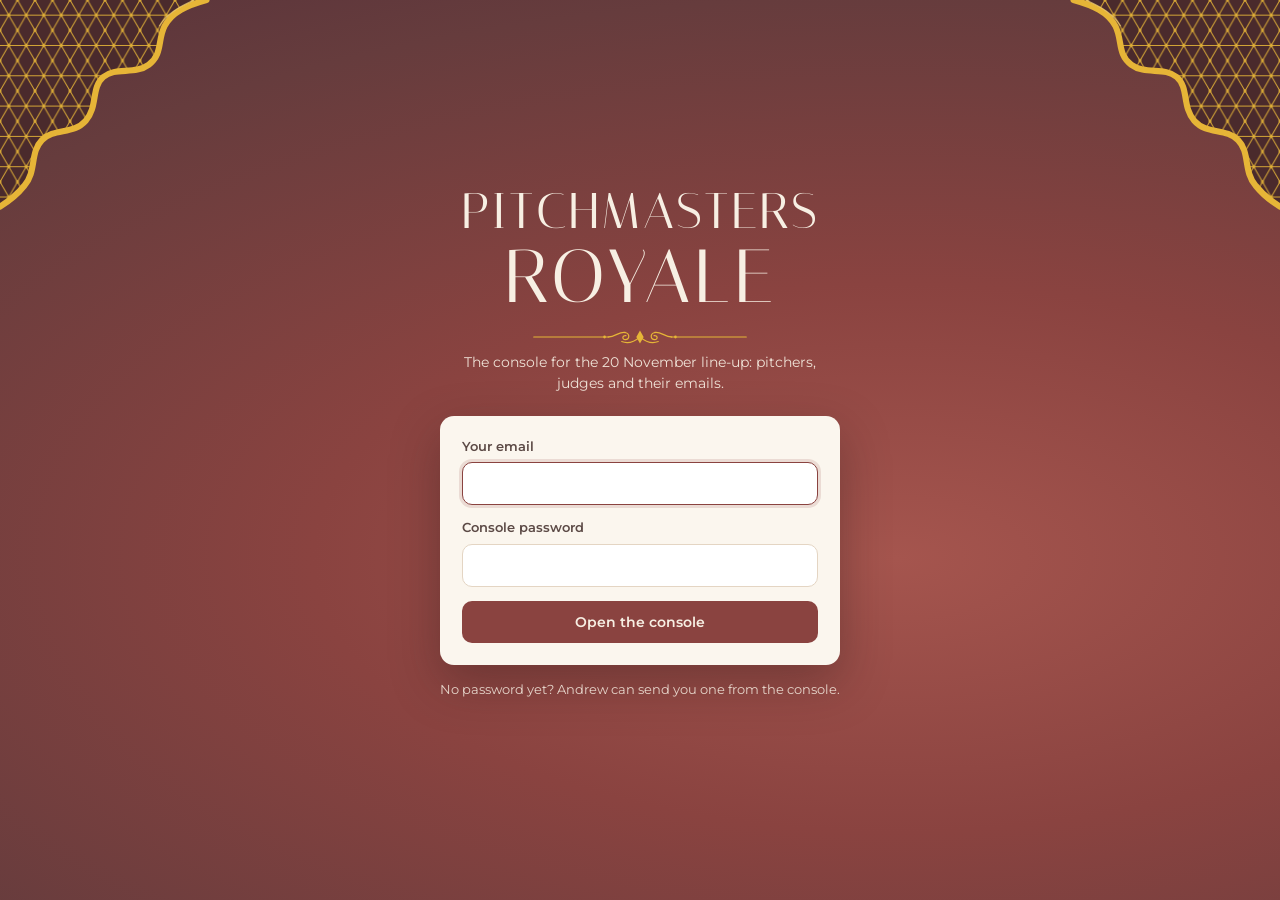
==== commit 47dbb649: "Move Royale to Friday 20 November; sender switchable from a Settings tab - Hub, console and email co" ====
--- a/admin/index.html
+++ b/admin/index.html
@@ -275,7 +275,7 @@
   <div class="gate-in">
     <h1 class="gate-mark">PITCHMASTERS<span>ROYALE</span></h1>
     <img class="gate-flourish" src="../assets/royale/flourish.svg" alt="">
-    <p class="gate-sub">The console for the 30 October line-up: pitchers, judges and their emails.</p>
+    <p class="gate-sub">The console for the 20 November line-up: pitchers, judges and their emails.</p>
     <form class="gate-card" id="gateForm" autocomplete="on">
       <div class="field">
         <label for="gEmail">Your email</label>
@@ -318,7 +318,7 @@
       <h1 id="viewTitle">Overview</h1>
       <div class="right">
         <span class="demo-flag" id="demoFlag" hidden>Demo data</span>
-        <span class="evpill" id="evPill">Friday 30 October 2026</span>
+        <span class="evpill" id="evPill">Friday 20 November 2026</span>
         <button class="btn btn--line btn--sm" type="button" id="refresh">Refresh</button>
       </div>
     </div>
@@ -336,10 +336,10 @@
    CONFIG
    ============================================================ */
 var CONFIG = {
-  apiUrl: 'https://script.google.com/macros/s/AKfycbzG0bBQcG8uOw1QdrFOuSOmysY53N804XaIbGxyxTea_7EA80Qhue3Q59P_HFw3gdqt8w/exec',
+  apiUrl: 'https://script.google.com/macros/s/AKfycbxSil_S689c6GYL5l6S63klkYuy5NwnFlc_ZXYmc9IOPuUMQ9twQrZreZrw4d6Y7bNW/exec',
   hubUrl: 'https://pitchershub.vercel.app/',
-  deadline: '2026-10-28T23:59:00+02:00',
-  deadlineLabel: 'Wednesday 28 October',
+  deadline: '2026-11-18T23:59:00+02:00',
+  deadlineLabel: 'Wednesday 18 November',
   openedLabel: 'Wednesday 21 October',
   opened: '2026-10-21T00:00:00+02:00',
   sessionKey: 'pm_console_v2',
@@ -371,6 +371,7 @@
 var $$ = function (s, r) { return Array.prototype.slice.call((r || document).querySelectorAll(s)); };
 function esc(s) { return String(s == null ? '' : s).replace(/[&<>"']/g, function (c) { return ({'&':'&amp;','<':'&lt;','>':'&gt;','"':'&quot;',"'":'&#39;'})[c]; }); }
 function isAdmin() { return S.me && S.me.role === 'admin'; }
+function senderLabel() { var d = S.data && S.data.sender; return d && d.email ? d.name + ' (' + d.email + ')' : 'Andrew\'s address'; }
 function people() { return (S.data && S.data.people) || []; }
 function initials(n) { return String(n || '?').split(/\s+/).filter(Boolean).slice(0, 2).map(function (w) { return w[0]; }).join('').toUpperCase() || '?'; }
 function chip(state) { return '<span class="chip st-' + esc(state) + '">' + esc(STATE_LABEL[state] || state) + '</span>'; }
@@ -707,7 +708,7 @@
   $('#dCopy').addEventListener('click', function (e) { copyText('Pitch Hub: ' + CONFIG.hubUrl + '\nEmail: ' + p.email + '\nPassword: ' + p.password + '\nSign in as: ' + (judge ? 'Judge' : 'Pitcher'), e.target); });
   $$('[data-send]').forEach(function (b) { b.addEventListener('click', function () {
     var k = b.dataset.send;
-    confirmDlg('Send the ' + KIND_LABEL[k].toLowerCase() + '?', '<p>This emails <b>' + esc(p.name) + '</b> at ' + esc(p.email) + ' from Andrew\'s address.</p>', 'Send ' + KIND_LABEL[k].toLowerCase(), function () {
+    confirmDlg('Send the ' + KIND_LABEL[k].toLowerCase() + '?', '<p>This emails <b>' + esc(p.name) + '</b> at ' + esc(p.email) + ' from ' + esc(senderLabel()) + '.</p>', 'Send ' + KIND_LABEL[k].toLowerCase(), function () {
       return api('send', { kind:k, emails:[p.email] }).then(function (res) { return afterSend(res, k, p.email); });
     });
   }); });
@@ -966,7 +967,7 @@
   });
   var bulkSend = function (kind, list) {
     confirmDlg((kind === 'invite' ? 'Invite ' : 'Remind ') + list.length + (list.length === 1 ? ' person?' : ' people?'),
-      '<p>' + (kind === 'invite' ? 'Each person gets their invitation with their own hub password.' : 'Each person gets a reminder listing what they still need to add.') + ' It sends from Andrew\'s address and takes about a second per person.</p>' +
+      '<p>' + (kind === 'invite' ? 'Each person gets their invitation with their own hub password.' : 'Each person gets a reminder listing what they still need to add.') + ' It sends from ' + esc(senderLabel()) + ' and takes about a second per person.</p>' +
       '<div class="namelist">' + list.map(function (p) { return '<div>' + esc(p.name) + ' <span class="muted small">' + (p.role === 'judge' ? 'Judge' : 'Pitcher') + '</span></div>'; }).join('') + '</div>',
       kind === 'invite' ? 'Send ' + list.length + ' invitations' : 'Send ' + list.length + ' reminders',
       function () {
@@ -1034,7 +1035,7 @@
   if (!DEMO_DB) DEMO_DB = demoSeed();
   var viewer = QS.get('as') === 'viewer';
   var me = viewer ? { name:'Annie Olufuwa', email:'annie@getstoryd.com', role:'viewer' } : { name:'Lee-Anne Webster', email:'lee-anne@getstoryd.com', role:'admin' };
-  var ev = { name:'Pitchmasters Royale', dateLong:'Friday 30 October 2026' };
+  var ev = { name:'Pitchmasters Royale', dateLong:'Friday 20 November 2026' };
   var find = function (e) { return DEMO_DB.people.filter(function (p) { return p.email === e; })[0]; };
   var r;
   if (['savePerson','importPeople','withdraw','resetPassword','send','test','sendAccess'].indexOf(op) >= 0 && viewer) r = { ok:false, error:'forbidden' };
